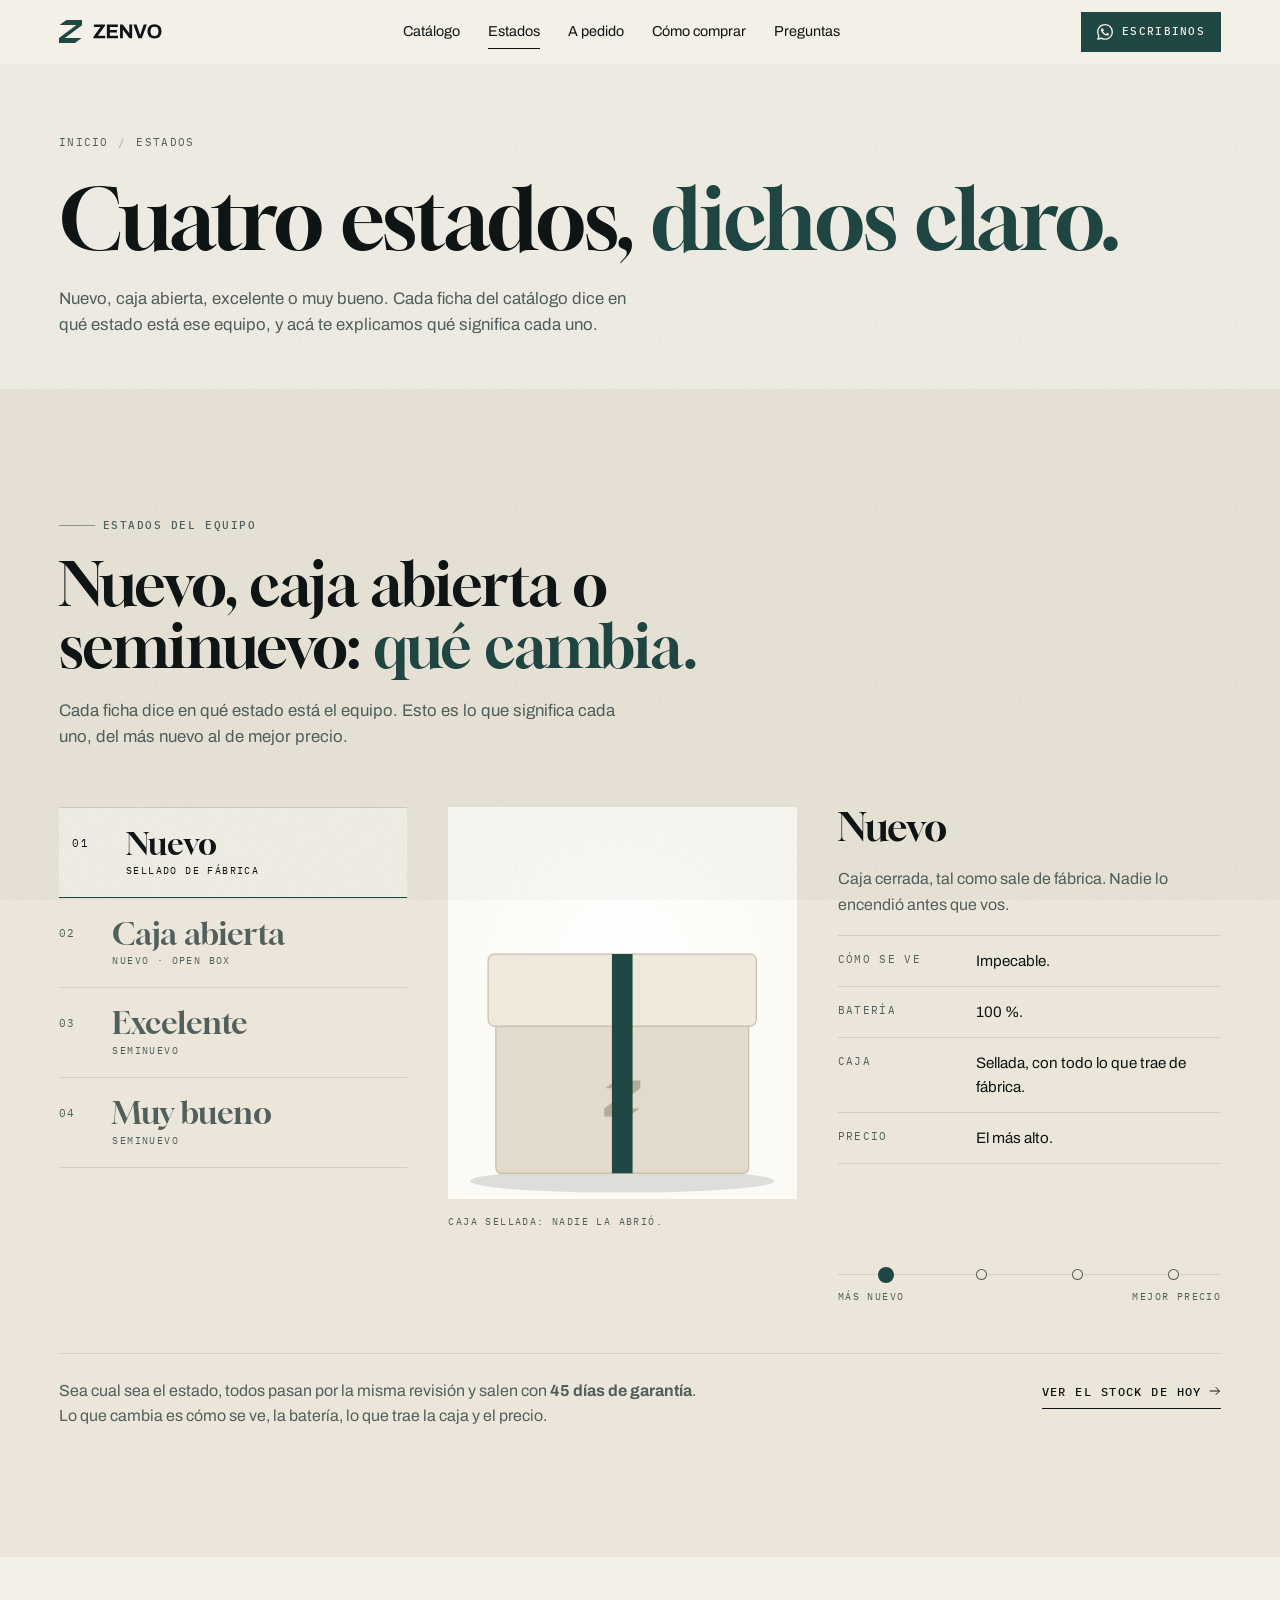
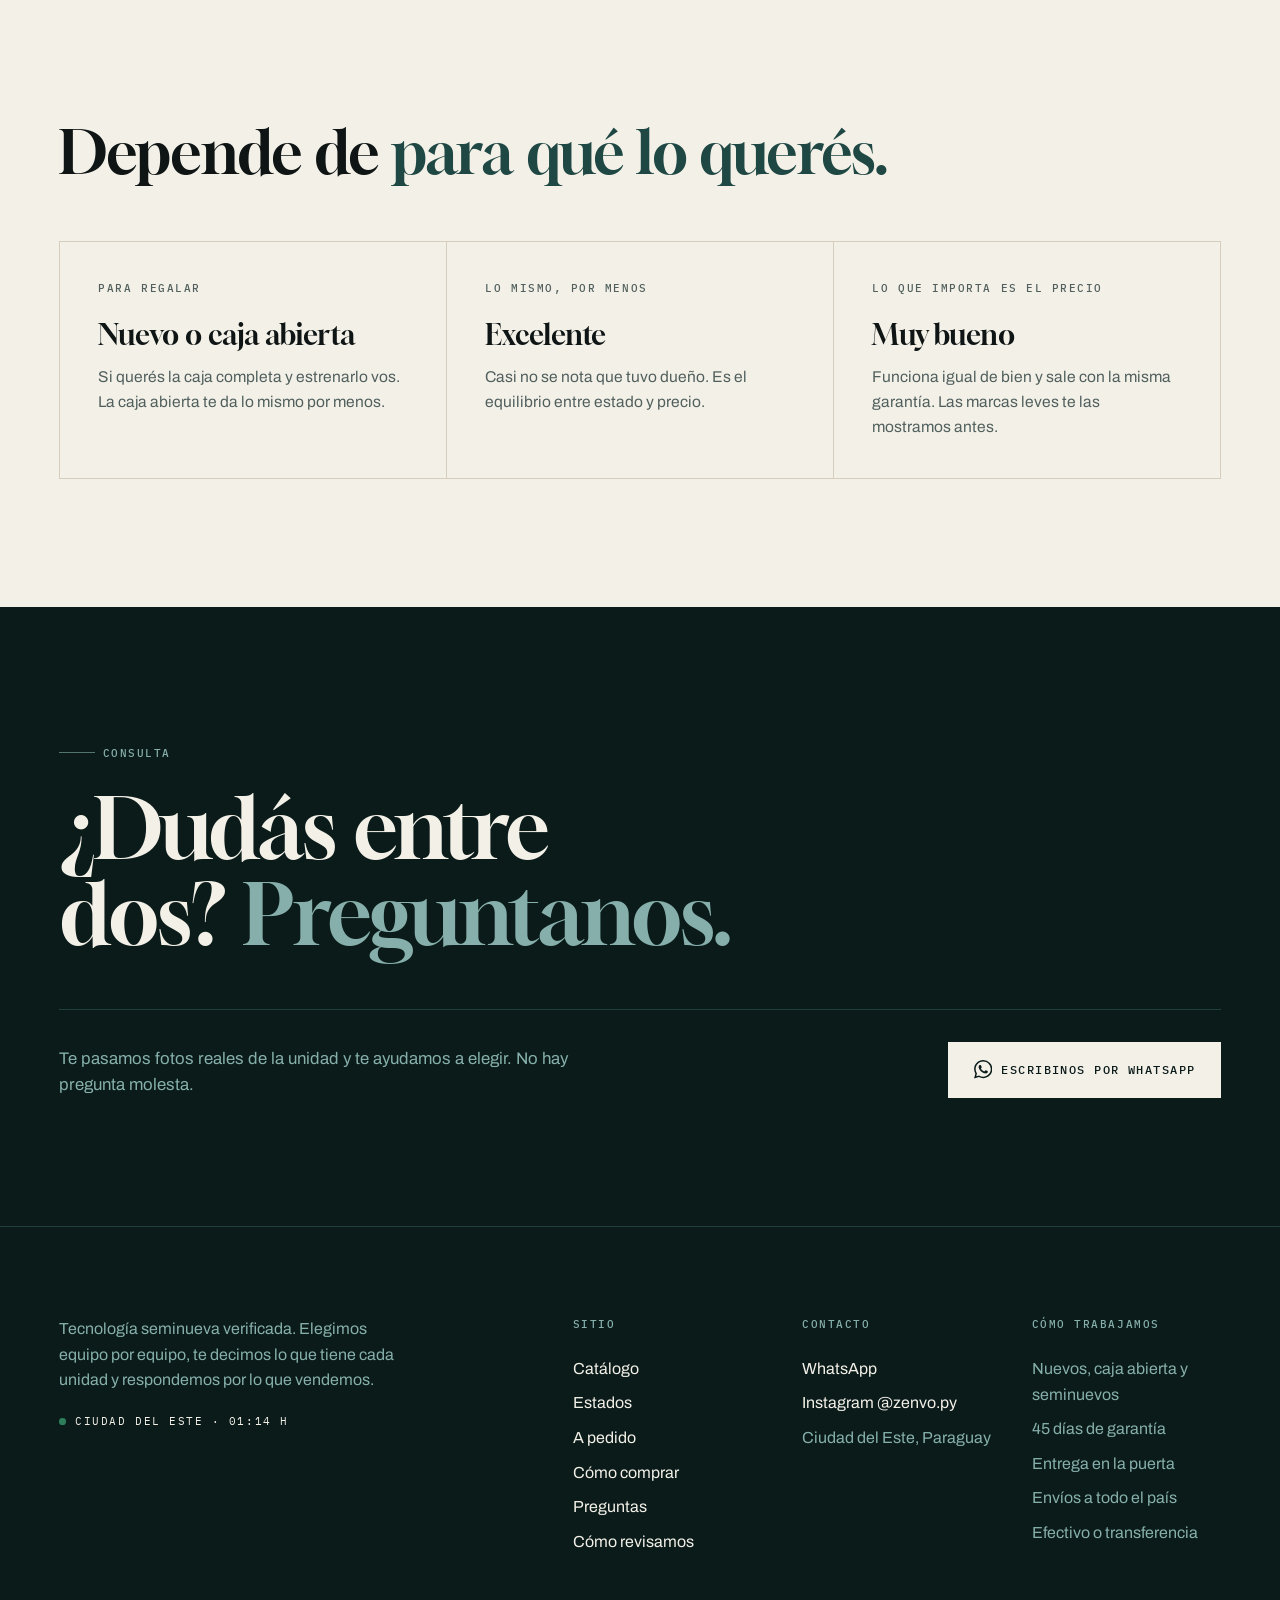
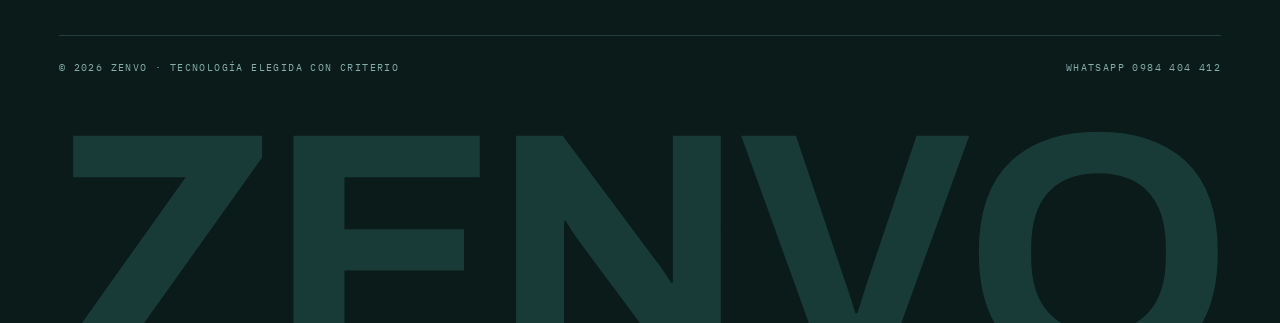
==== estados.html @ 08c0f684 "Sitio web de ZENVO: catálogo con consulta por WhatsApp Catálogo que se lee de una planilla (o de dat" ====
<!doctype html>
<html lang="es-PY">
<head>
<meta charset="utf-8">
<meta name="viewport" content="width=device-width, initial-scale=1">
<title>Nuevo, caja abierta o seminuevo: qué significa cada estado | ZENVO</title>
<meta name="description" content="Qué cambia entre un equipo nuevo, caja abierta (open box), seminuevo excelente y muy bueno: cómo se ve, la batería, lo que trae la caja y el precio.">
<meta name="theme-color" content="#F3F0E8">
<meta name="format-detection" content="telephone=no">
<link rel="icon" href="assets/img/favicon.svg" type="image/svg+xml">
<link rel="apple-touch-icon" href="assets/img/apple-touch-icon.png">
<meta property="og:type" content="website">
<meta property="og:site_name" content="ZENVO">
<meta property="og:locale" content="es_PY">
<meta property="og:title" content="Nuevo, caja abierta o seminuevo: qué significa cada estado | ZENVO">
<meta property="og:description" content="Qué cambia entre un equipo nuevo, caja abierta (open box), seminuevo excelente y muy bueno: cómo se ve, la batería, lo que trae la caja y el precio.">
<meta property="og:image" content="assets/img/og/zenvo-og.jpg">
<meta name="twitter:card" content="summary_large_image">
<link rel="preconnect" href="https://fonts.googleapis.com">
<link rel="preconnect" href="https://fonts.gstatic.com" crossorigin>
<link href="https://fonts.googleapis.com/css2?family=Archivo:wght@400;500;600&family=Gloock&family=IBM+Plex+Mono:wght@400;500&display=swap" rel="stylesheet">
<link rel="stylesheet" href="assets/css/zenvo.css">
<script>(function(h){h.classList.add("js");try{if(!sessionStorage.getItem("zenvo:telon")){sessionStorage.setItem("zenvo:telon","1");h.classList.add("con-telon")}}catch(e){}})(document.documentElement)</script>
</head>
<body data-pagina="estados">
<a class="saltar" href="#contenido">Saltar al contenido</a>
<main id="contenido">
<section class="encabezado contenedor">
  <nav class="migas" aria-label="Estás en"><a href="index.html">Inicio</a><span aria-hidden="true">/</span><span>Estados</span></nav>
  <h1 class="titular" data-titulo>Cuatro estados, <em>dichos claro.</em></h1>
  <p class="bajada" data-aparece>Nuevo, caja abierta, excelente o muy bueno. Cada ficha del catálogo dice en qué estado está ese equipo, y acá te explicamos qué significa cada uno.</p>
</section>
<section class="seccion arena estados" id="estados" data-estados data-nivel="0">
  <div class="contenedor">
    <div class="cabeza">
      <div class="cabeza__texto">
        <span class="rotulo rotulo--linea" data-aparece>Estados del equipo</span>
        <h2 class="titulo" data-titulo>Nuevo, caja abierta o seminuevo: <em>qué cambia.</em></h2>
        <p class="bajada" data-aparece>Cada ficha dice en qué estado está el equipo. Esto es lo que significa cada uno, del más nuevo al de mejor precio.</p>
      </div>
    </div>
    <div class="estados__grilla" data-aparece>
      <div class="estados__lista" role="tablist" aria-label="Estados del equipo"><button class="estado-tab" type="button" role="tab" id="tab-nuevo" aria-controls="panel-nuevo" aria-selected="true" data-pie="Caja sellada: nadie la abrió."><span class="n">01</span><span class="nom">Nuevo</span><small>Sellado de fábrica</small></button><button class="estado-tab" type="button" role="tab" id="tab-caja-abierta" aria-controls="panel-caja-abierta" aria-selected="false" data-pie="Se abrió la caja; el equipo casi no se usó."><span class="n">02</span><span class="nom">Caja abierta</span><small>Nuevo · open box</small></button><button class="estado-tab" type="button" role="tab" id="tab-excelente" aria-controls="panel-excelente" aria-selected="false" data-pie="Una marca muy leve, y te la mostramos."><span class="n">03</span><span class="nom">Excelente</span><small>Seminuevo</small></button><button class="estado-tab" type="button" role="tab" id="tab-muy-bueno" aria-controls="panel-muy-bueno" aria-selected="false" data-pie="Marcas leves: te las señalamos en las fotos."><span class="n">04</span><span class="nom">Muy bueno</span><small>Seminuevo</small></button></div>
      <div class="estados__escena">
        <div class="estados__marco"><svg class="ilu" viewBox="28 46 264 304" aria-hidden="true">
  <defs><linearGradient id="ilu-g" x1="0" y1="0" x2="1" y2="1"><stop offset="0" stop-color="#2D5A55"/><stop offset="1" stop-color="#0A1B1A"/></linearGradient></defs>
  <ellipse class="ilu-sombra" cx="160" cy="336" rx="118" ry="9"/>
  <g class="ilu-caja"><rect class="ilu-caja-fondo" x="62" y="176" width="196" height="154" rx="4"/></g>
  <g class="ilu-tel">
    <rect class="ilu-cuerpo" x="112" y="92" width="96" height="206" rx="18"/>
    <rect class="ilu-pantalla" x="118" y="98" width="84" height="194" rx="13"/>
    <circle class="ilu-cam" cx="160" cy="111" r="3.2"/>
    <path class="ilu-reflejo" d="M124 128 L156 104 L166 104 L128 136Z"/>
    <g class="ilu-marca m1"><path d="M113 150 l3 9"/><circle cx="114.5" cy="154.5" r="16"/></g>
    <g class="ilu-marca m2"><path d="M204 246 l3 -7 M202 253 l3 -6"/><circle cx="204" cy="248" r="16"/></g>
    <g class="ilu-marca m3"><path d="M143 291 l10 4 M156 292 l6 1"/><circle cx="153" cy="292" r="16"/></g>
  </g>
  <g class="ilu-caja"><rect class="ilu-caja-frente" x="62" y="214" width="196" height="116" rx="4"/>
    <path class="ilu-caja-logo" transform="translate(146 258) scale(.14)" d="M5.07 44H150L0 156v44h136l58.93-44H50L200 44V0H64L5.07 44Z"/></g>
  <g class="ilu-tapa"><rect x="56" y="160" width="208" height="56" rx="5"/></g>
  <rect class="ilu-sello" x="152" y="160" width="16" height="170"/>
</svg></div>
        <p class="estados__pie" aria-live="polite">Caja sellada: nadie la abrió.</p>
      </div>
      <div>
        <div class="estados__detalle"><div class="estado-panel is-activo" role="tabpanel" id="panel-nuevo" aria-labelledby="tab-nuevo"><h3 id="nuevo">Nuevo</h3><p>Caja cerrada, tal como sale de fábrica. Nadie lo encendió antes que vos.</p><dl><div><dt>Cómo se ve</dt><dd>Impecable.</dd></div><div><dt>Batería</dt><dd>100 %.</dd></div><div><dt>Caja</dt><dd>Sellada, con todo lo que trae de fábrica.</dd></div><div><dt>Precio</dt><dd>El más alto.</dd></div></dl></div><div class="estado-panel" role="tabpanel" id="panel-caja-abierta" aria-labelledby="tab-caja-abierta"><h3 id="caja-abierta">Caja abierta</h3><p>Es un equipo nuevo cuya caja ya se abrió: una devolución o una unidad de exhibición. Lo revisamos igual que todo lo demás.</p><dl><div><dt>Cómo se ve</dt><dd>Impecable o con detalles casi invisibles. Si hay alguno, te lo decimos antes.</dd></div><div><dt>Batería</dt><dd>Al 100 % o muy cerca: te pasamos el dato.</dd></div><div><dt>Caja</dt><dd>Puede faltar algún accesorio o el plástico. Lo aclara cada ficha.</dd></div><div><dt>Precio</dt><dd>Menos que el nuevo.</dd></div></dl></div><div class="estado-panel" role="tabpanel" id="panel-excelente" aria-labelledby="tab-excelente"><h3 id="excelente">Excelente</h3><p>Tuvo un dueño anterior y casi no se nota. Si tiene alguna marca muy leve, te la mostramos en fotos.</p><dl><div><dt>Cómo se ve</dt><dd>Sin marcas a simple vista. De cerca, alguna muy leve.</dd></div><div><dt>Batería</dt><dd>Te pasamos el porcentaje exacto y los ciclos.</dd></div><div><dt>Caja</dt><dd>Según la unidad: lo dice cada ficha.</dd></div><div><dt>Precio</dt><dd>Bastante menos que el nuevo.</dd></div></dl></div><div class="estado-panel" role="tabpanel" id="panel-muy-bueno" aria-labelledby="tab-muy-bueno"><h3 id="muy-bueno">Muy bueno</h3><p>Uso normal y cuidado. Tiene marcas leves de uso, que te mostramos en fotos antes de que decidas.</p><dl><div><dt>Cómo se ve</dt><dd>Marcas leves de uso, visibles de cerca.</dd></div><div><dt>Batería</dt><dd>Te pasamos el porcentaje exacto y los ciclos.</dd></div><div><dt>Caja</dt><dd>Según la unidad: lo dice cada ficha.</dd></div><div><dt>Precio</dt><dd>El más conveniente.</dd></div></dl></div></div>
        <div class="escala" aria-hidden="true">
          <div class="escala__linea"><i></i><i></i><i></i><i></i><span class="escala__marca"></span></div>
          <div class="escala__txt"><span>Más nuevo</span><span>Mejor precio</span></div>
        </div>
      </div>
    </div>
    <div class="estados__nota" data-aparece>
      <p>Sea cual sea el estado, todos pasan por la misma revisión y salen con <strong>45 días de garantía</strong>. Lo que cambia es cómo se ve, la batería, lo que trae la caja y el precio.</p>
      <a class="enlace" href="catalogo.html">Ver el stock de hoy <svg class="flecha" viewBox="0 0 16 16" fill="none" stroke="currentColor" stroke-width="1.3" aria-hidden="true"><path d="M1 8h13M9 3l5 5-5 5"/></svg></a>
    </div>
  </div>
</section>
<section class="seccion">
  <div class="contenedor">
    <div class="cabeza"><div class="cabeza__texto">
      <span class="rotulo rotulo--linea" data-aparece>Cuál te conviene</span>
      <h2 class="titulo" data-titulo>Depende de <em>para qué lo querés.</em></h2>
    </div></div>
    <div class="trio" data-aparece>
      <div><span class="rotulo">Para regalar</span><h3>Nuevo o caja abierta</h3><p>Si querés la caja completa y estrenarlo vos. La caja abierta te da lo mismo por menos.</p></div>
      <div><span class="rotulo">Lo mismo, por menos</span><h3>Excelente</h3><p>Casi no se nota que tuvo dueño. Es el equilibrio entre estado y precio.</p></div>
      <div><span class="rotulo">Lo que importa es el precio</span><h3>Muy bueno</h3><p>Funciona igual de bien y sale con la misma garantía. Las marcas leves te las mostramos antes.</p></div>
    </div>
  </div>
</section>
<section class="seccion oscuro cierre">
  <div class="contenedor">
    <span class="rotulo rotulo--linea" data-aparece>Consulta</span>
    <h2 class="titular" data-titulo style="margin-top:1.5rem">¿Dudás entre dos? <em>Preguntanos.</em></h2>
    <div class="cierre__fila" data-aparece>
      <p class="bajada">Te pasamos fotos reales de la unidad y te ayudamos a elegir. No hay pregunta molesta.</p>
      <a class="btn btn--claro" data-wa="Hola ZENVO, quiero que me ayuden a elegir entre dos estados de un equipo." href="https://wa.me/message/NHKRSJO43PKEA1" target="_blank" rel="noopener"><svg viewBox="0 0 24 24" fill="currentColor" aria-hidden="true"><path d="M17.472 14.382c-.297-.149-1.758-.867-2.03-.967-.273-.099-.471-.148-.67.15-.197.297-.767.966-.94 1.164-.173.199-.347.223-.644.075-.297-.15-1.255-.463-2.39-1.475-.883-.788-1.48-1.761-1.653-2.059-.173-.297-.018-.458.13-.606.134-.133.298-.347.446-.52.149-.174.198-.298.298-.497.099-.198.05-.371-.025-.52-.075-.149-.669-1.612-.916-2.207-.242-.579-.487-.5-.669-.51-.173-.008-.371-.01-.57-.01-.198 0-.52.074-.792.372-.272.297-1.04 1.016-1.04 2.479 0 1.462 1.065 2.875 1.213 3.074.149.198 2.096 3.2 5.077 4.487.709.306 1.262.489 1.694.625.712.227 1.36.195 1.871.118.571-.085 1.758-.719 2.006-1.413.248-.694.248-1.289.173-1.413-.074-.124-.272-.198-.57-.347m-5.421 7.403h-.004a9.87 9.87 0 01-5.031-1.378l-.361-.214-3.741.982.998-3.648-.235-.374a9.86 9.86 0 01-1.51-5.26c.001-5.45 4.436-9.884 9.888-9.884 2.64 0 5.122 1.03 6.988 2.898a9.825 9.825 0 012.893 6.994c-.003 5.45-4.437 9.884-9.885 9.884m8.413-18.297A11.815 11.815 0 0012.05 0C5.495 0 .16 5.335.157 11.892c0 2.096.547 4.142 1.588 5.945L.057 24l6.305-1.654a11.882 11.882 0 005.683 1.448h.005c6.554 0 11.89-5.335 11.893-11.893a11.821 11.821 0 00-3.48-8.413z"/></svg>Escribinos por WhatsApp</a>
    </div>
  </div>
</section>
</main>
<script src="assets/js/config.js"></script>
<script src="assets/js/zenvo.js" defer onerror="document.documentElement.classList.remove('js')"></script>
</body>
</html>
---- assets/css/zenvo.css ----
/* =========================================================
   ZENVO — diseño del sitio · "Ficha abierta"
   Idea: el sitio es el archivo de revisión de ZENVO, abierto.
   · Cada foto se muestra entera, apoyada sobre el color de ESE equipo.
   · La portada es el índice del stock del día.
   · La revisión de 22 puntos se recorre con el scroll.
   · El comprobante se imprime en pantalla.
   Petróleo y marfil. Gloock (títulos y precios), Archivo (texto),
   IBM Plex Mono (datos).
   Índice: 1 Tokens · 2 Base · 3 Tipografía · 4 Botones · 5 Cabecera
   6 Portada · 7 Cinta · 8 Piezas · 9 Revisión · 10 Comprobante y chat
   11 Secciones · 12 Catálogo · 13 Producto · 14 Páginas de texto
   15 Pie · 16 Movimiento · 17 Adaptación
   ========================================================= */

/* ---------- 1. Tokens ---------- */
@property --campo { syntax: "<color>"; inherits: true; initial-value: #E2DBCB; }
@property --tinta { syntax: "<color>"; inherits: true; initial-value: #24332F; }

:root {
  --noche: #0A1B1A;
  --petroleo: #1F4743;
  --p300: #86AFAB;
  --salvia: #C8DAD4;
  --arena: #E2DBCB;
  --marfil: #F3F0E8;
  --ink: #0E1514;
  --papel: #FBFAF5;

  --humo: #51605D;
  --hilo: #D5CEBD;
  --hilo-osc: #21403D;
  --ok: #2E7D5B;

  --f-titulo: "Gloock", "Iowan Old Style", Georgia, serif;
  --f-texto: "Archivo", system-ui, -apple-system, "Segoe UI", sans-serif;
  --f-mono: "IBM Plex Mono", ui-monospace, "SFMono-Regular", Menlo, monospace;

  --marco: clamp(1.25rem, 4.6vw, 4.5rem);
  --ancho: 1520px;
  --aire: clamp(4.5rem, 10vw, 9rem);
  --cab: 64px;
  --muelle: 0px;

  --sale: cubic-bezier(.16, 1, .3, 1);
  --entra: cubic-bezier(.65, 0, .35, 1);

  --bg: var(--marfil);
  --fg: var(--ink);
  --fg2: var(--humo);
  --linea: var(--hilo);
  --acento: var(--petroleo);
}
.oscuro {
  --bg: var(--noche); --fg: var(--marfil); --fg2: var(--p300); --linea: var(--hilo-osc); --acento: var(--salvia);
  background: var(--bg); color: var(--fg);
}
.arena { --bg: #EBE6D9; background: var(--bg); }

/* ---------- 2. Base ---------- */
*, *::before, *::after { box-sizing: border-box; }
html { -webkit-text-size-adjust: 100%; scroll-padding-top: calc(var(--cab) + 1rem); }
body {
  margin: 0; background: var(--marfil); color: var(--ink);
  font-family: var(--f-texto); font-size: 1rem; line-height: 1.6;
  -webkit-font-smoothing: antialiased; text-rendering: optimizeLegibility;
  overflow-x: clip; padding-bottom: var(--muelle);
}
/* grano de papel: saca el aspecto plano de pantalla */
body::after {
  content: ""; position: fixed; inset: 0; z-index: 80; pointer-events: none; opacity: .055; mix-blend-mode: multiply;
  background-image: url("data:image/svg+xml,%3Csvg xmlns='http://www.w3.org/2000/svg' width='180' height='180'%3E%3Cfilter id='g'%3E%3CfeTurbulence type='fractalNoise' baseFrequency='.85' numOctaves='2' stitchTiles='stitch'/%3E%3CfeColorMatrix values='0 0 0 0 0  0 0 0 0 0  0 0 0 0 0  0 0 0 1.1 -.15'/%3E%3C/filter%3E%3Crect width='100%25' height='100%25' filter='url(%23g)'/%3E%3C/svg%3E");
}
img, svg, video { display: block; max-width: 100%; }
img { height: auto; }
a { color: inherit; text-decoration: none; }
button { font: inherit; color: inherit; background: none; border: 0; padding: 0; cursor: pointer; }
input, select { font: inherit; color: inherit; }
ul, ol { margin: 0; padding: 0; list-style: none; }
h1, h2, h3, h4, p, figure, dl, dd { margin: 0; }
::selection { background: var(--petroleo); color: var(--marfil); }
:focus-visible { outline: 2px solid var(--acento); outline-offset: 3px; }
[hidden] { display: none !important; }

.contenedor { width: 100%; max-width: var(--ancho); margin-inline: auto; padding-inline: var(--marco); }
.seccion { padding-block: var(--aire); position: relative; }
.seccion--corta { padding-block: calc(var(--aire) * .6); }
main { display: block; padding-top: var(--cab); }
.solo-lector { position: absolute; width: 1px; height: 1px; overflow: hidden; clip-path: inset(50%); white-space: nowrap; }
.saltar { position: absolute; left: 1rem; top: -4rem; z-index: 300; background: var(--ink); color: var(--marfil); padding: .75rem 1rem; transition: top .2s; }
.saltar:focus { top: 1rem; }

/* ---------- 3. Tipografía ---------- */
.rotulo {
  font-family: var(--f-mono); font-size: .6875rem; font-weight: 500; letter-spacing: .14em; text-transform: uppercase;
  color: var(--fg2); display: inline-flex; align-items: center; gap: .7em; line-height: 1.5;
}
.rotulo--linea::before { content: ""; width: 2.25rem; height: 1px; background: currentColor; opacity: .6; flex: none; }
.rotulo b { font-weight: 500; color: var(--fg); }

.titular, .titulo, .subtitulo { font-family: var(--f-titulo); font-weight: 400; letter-spacing: -.014em; text-wrap: balance; }
.titular { font-size: clamp(2.7rem, 6.6vw, 6.5rem); line-height: 1.02; }
.titulo { font-size: clamp(2.1rem, 4.6vw, 4.25rem); line-height: 1.05; }
.subtitulo { font-size: clamp(1.55rem, 2.5vw, 2.25rem); line-height: 1.14; }
.titular em, .titulo em, .subtitulo em { font-style: normal; color: var(--acento); }
.oscuro .titular em, .oscuro .titulo em { color: var(--p300); }

.bajada { font-size: clamp(1.05rem, 1.3vw, 1.2rem); line-height: 1.55; color: var(--fg2); max-width: 34em; }
.texto { color: var(--fg2); max-width: 38em; }
.texto + .texto { margin-top: 1em; }
.texto strong, .bajada strong { color: var(--fg); font-weight: 600; }

.enlace {
  display: inline-flex; align-items: center; gap: .6em; position: relative; padding-block: .5rem; color: var(--fg);
  font-family: var(--f-mono); font-size: .75rem; font-weight: 500; letter-spacing: .12em; text-transform: uppercase; white-space: nowrap;
}
.enlace::after { content: ""; position: absolute; left: 0; right: 0; bottom: 0; height: 1px; background: currentColor; transform-origin: right; transition: transform .5s var(--sale); }
.enlace:hover::after { transform: scaleX(0); transform-origin: left; }
.flecha { width: 1em; height: 1em; flex: none; transition: transform .5s var(--sale); }
.enlace:hover .flecha, .btn:hover .flecha { transform: translateX(.3em); }

/* ---------- 4. Botones ---------- */
.btn {
  --btn-bg: var(--petroleo); --btn-fg: var(--marfil);
  position: relative; isolation: isolate; overflow: hidden;
  display: inline-flex; align-items: center; justify-content: center; gap: .75em;
  min-height: 3.5rem; padding: .9rem 1.6rem; background: var(--btn-bg); color: var(--btn-fg);
  font-family: var(--f-mono); font-size: .75rem; font-weight: 500; letter-spacing: .12em; text-transform: uppercase;
  text-align: center; line-height: 1.3; transition: color .45s var(--sale);
}
.btn::before { content: ""; position: absolute; inset: 0; z-index: -1; background: var(--noche); transform: translateY(101%); transition: transform .55s var(--sale); }
.btn:hover::before { transform: translateY(0); }
.btn svg { width: 1.15rem; height: 1.15rem; flex: none; }
.btn--claro { --btn-bg: var(--marfil); --btn-fg: var(--noche); }
.btn--claro::before { background: var(--salvia); }
.btn--ancho { width: 100%; }
.acciones { display: flex; flex-wrap: wrap; align-items: center; gap: 1rem 1.75rem; }

/* ---------- 5. Cabecera, menú y muelle ---------- */
.cab { position: fixed; inset: 0 0 auto 0; z-index: 100; height: var(--cab); display: flex; align-items: center; background: var(--marfil); border-bottom: 1px solid transparent; transition: border-color .4s; }
.cab.is-baja { border-bottom-color: var(--hilo); }
.cab__fila { display: flex; align-items: center; justify-content: space-between; gap: 1.5rem; width: 100%; }
.cab__marca { display: inline-flex; align-items: center; gap: .7rem; color: var(--ink); }
.cab__marca .mono { width: 1.45rem; height: 1.45rem; color: var(--petroleo); transition: transform .8s var(--sale); }
.cab__marca:hover .mono { transform: rotate(180deg); }
.cab__marca .palabra { height: .92rem; width: auto; }
.cab__nav { display: flex; align-items: center; gap: clamp(1rem, 2.2vw, 2.25rem); }
.cab__nav a { font-size: .9rem; position: relative; padding-block: .4rem; white-space: nowrap; }
.cab__nav a::after { content: ""; position: absolute; left: 0; right: 0; bottom: 0; height: 1px; background: currentColor; transform: scaleX(0); transform-origin: right; transition: transform .5s var(--sale); }
.cab__nav a:hover::after, .cab__nav a[aria-current="page"]::after { transform: scaleX(1); transform-origin: left; }
.cab__lado { display: flex; align-items: center; gap: 1rem; }
.cab__wa { display: inline-flex; align-items: center; gap: .55rem; min-height: 2.5rem; padding: .5rem 1rem; background: var(--petroleo); color: var(--marfil); font-family: var(--f-mono); font-size: .6875rem; font-weight: 500; letter-spacing: .12em; text-transform: uppercase; transition: background .3s; }
.cab__wa:hover { background: var(--noche); }
.cab__wa svg { width: 1rem; height: 1rem; }
.cab__menu { display: none; width: 2.75rem; height: 2.75rem; align-items: center; justify-content: center; margin-right: -.5rem; }
.cab__menu i { display: block; width: 1.4rem; height: 1px; background: var(--ink); position: relative; }
.cab__menu i::before, .cab__menu i::after { content: ""; position: absolute; left: 0; width: 100%; height: 1px; background: var(--ink); }
.cab__menu i::before { transform: translateY(-6px); }
.cab__menu i::after { transform: translateY(6px); }

.menu { position: fixed; inset: 0; z-index: 200; background: var(--noche); color: var(--marfil); display: flex; flex-direction: column; padding: 0 var(--marco) 2rem; clip-path: inset(0 0 100% 0); visibility: hidden; transition: clip-path .8s var(--entra), visibility 0s .8s; }
.menu.is-abierto { clip-path: inset(0); visibility: visible; transition: clip-path .8s var(--entra), visibility 0s; }
.menu__arriba { height: var(--cab); display: flex; align-items: center; justify-content: space-between; flex: none; }
.menu__arriba .palabra { height: .92rem; width: auto; color: var(--marfil); }
.menu__cerrar { font-family: var(--f-mono); font-size: .6875rem; letter-spacing: .14em; text-transform: uppercase; padding: 1rem 0 1rem 1rem; color: var(--p300); }
.menu__nav { flex: 1; display: flex; flex-direction: column; justify-content: center; gap: .2rem; padding-block: 1.5rem; }
.menu__nav a { font-family: var(--f-titulo); font-size: clamp(2.1rem, 9.5vw, 3.5rem); line-height: 1.18; display: flex; align-items: baseline; gap: 1rem; overflow: hidden; }
.menu__nav a small { font-family: var(--f-mono); font-size: .6875rem; letter-spacing: .14em; color: var(--p300); }
.menu__nav a span { display: block; transform: translateY(115%); transition: transform .9s var(--sale); }
.menu.is-abierto .menu__nav a span { transform: none; }
.menu.is-abierto .menu__nav a:nth-child(2) span { transition-delay: .06s; }
.menu.is-abierto .menu__nav a:nth-child(3) span { transition-delay: .12s; }
.menu.is-abierto .menu__nav a:nth-child(4) span { transition-delay: .18s; }
.menu.is-abierto .menu__nav a:nth-child(5) span { transition-delay: .24s; }
.menu.is-abierto .menu__nav a:nth-child(6) span { transition-delay: .3s; }
.menu__pie { display: grid; gap: 1rem; flex: none; }
.menu__pie p { font-family: var(--f-mono); font-size: .6875rem; letter-spacing: .12em; text-transform: uppercase; color: var(--p300); }

/* Muelle: barra fija de WhatsApp en el celular. Es una barra entera, no un botón flotando sobre el texto. */
.muelle { display: none; }

/* ---------- 6. Portada: el índice del stock ---------- */
.portada { position: relative; background: var(--campo); color: var(--ink); overflow: clip; transition: --campo 1.2s var(--sale), --tinta 1.2s var(--sale); --linea: color-mix(in srgb, var(--tinta) 22%, transparent); --fg2: color-mix(in srgb, var(--tinta) 78%, var(--ink)); }
.portada::before { content: ""; position: absolute; inset: 0; pointer-events: none; background: radial-gradient(80% 62% at 74% 30%, rgba(255, 255, 255, .6), transparent 64%), radial-gradient(60% 50% at 0% 100%, color-mix(in srgb, var(--tinta) 12%, transparent), transparent 70%); }
.portada__grilla { position: relative; z-index: 2; display: grid; grid-template-columns: minmax(0, 1.12fr) minmax(0, 1fr); gap: clamp(2rem, 5vw, 6rem); align-items: start; padding-block: clamp(1.75rem, 3.4vw, 3rem) 0; }
.portada__texto { display: grid; gap: clamp(1.25rem, 2.2vw, 2rem); align-content: start; }
.portada__cabeza { display: grid; gap: clamp(1.1rem, 2vw, 1.75rem); }
.portada .titular { font-size: clamp(2.6rem, 5.6vw, 5.6rem); }
.portada .titular em { color: var(--tinta); }

.indice { border-top: 1px solid var(--linea); margin-top: .5rem; }
.indice__fila { position: relative; display: grid; grid-template-columns: 2.4rem minmax(0, 1fr) auto 1rem; gap: .25rem 1rem; align-items: baseline; padding: .78rem 0; border-bottom: 1px solid var(--linea); transition: padding .6s var(--sale), background .4s; }
.indice__fila .n { font-family: var(--f-mono); font-size: .6875rem; letter-spacing: .12em; color: var(--fg2); }
.indice__fila .nom { font-size: 1.0625rem; font-weight: 500; line-height: 1.25; }
.indice__fila .nom small { display: block; font-size: .875rem; font-weight: 400; color: var(--fg2); margin-top: .1rem; }
.indice__fila .pre { font-family: var(--f-titulo); font-size: 1.3rem; line-height: 1.1; white-space: nowrap; text-align: right; }
.indice__fila .pre small { display: block; font-family: var(--f-mono); font-size: .5625rem; letter-spacing: .14em; text-transform: uppercase; color: var(--fg2); }
.indice__fila .flecha { align-self: center; opacity: 0; transform: translateX(-.4rem); transition: opacity .4s, transform .5s var(--sale); }
.indice__fila.is-activa { padding-left: .9rem; padding-right: .5rem; background: color-mix(in srgb, #fff 34%, transparent); }
.indice__fila.is-activa .flecha { opacity: 1; transform: none; }
.indice__fila::after { content: ""; position: absolute; left: 0; bottom: -1px; height: 1px; width: 100%; background: var(--tinta); transform: scaleX(0); transform-origin: left; }
.indice__fila.is-activa::after { animation: avance var(--giro, 5.2s) linear forwards; }
.portada.is-pausa .indice__fila.is-activa::after { animation-play-state: paused; }
@keyframes avance { to { transform: scaleX(1); } }
.indice__mas { display: flex; justify-content: space-between; align-items: center; gap: 1rem; padding-top: 1.1rem; flex-wrap: wrap; }

.escena { position: relative; justify-self: end; width: min(100%, calc(min(66svh, 660px) * .8)); z-index: 3; margin-bottom: clamp(-7.5rem, -8vw, -3.5rem); }
.escena__marco { position: relative; display: block; aspect-ratio: 4 / 5; overflow: hidden; background: var(--tinta); box-shadow: 0 50px 90px -50px color-mix(in srgb, var(--tinta) 85%, transparent); }
.escena__marco img { position: absolute; inset: 0; width: 100%; height: 100%; object-fit: cover; opacity: 0; clip-path: inset(0 0 100% 0); transform: scale(1.08); transition: clip-path 1.1s var(--entra), transform 1.6s var(--sale), opacity 0s 1.1s; }
.escena__marco img.es-ancha { object-fit: contain; background: var(--campo); }
.escena__marco img.is-activa { opacity: 1; clip-path: inset(0); transform: none; z-index: 2; transition: clip-path 1.1s var(--entra), transform 1.6s var(--sale), opacity 0s; }
.escena__marco img.is-sale { opacity: 1; clip-path: inset(0); z-index: 1; }
.escena__scan { position: absolute; left: 0; right: 0; top: 0; height: 28%; z-index: 4; pointer-events: none; opacity: 0; background: linear-gradient(to bottom, transparent, color-mix(in srgb, #fff 26%, transparent) 92%, #fff 92%, #fff 93%, transparent 93%); }
.escena.is-escaneo .escena__scan { animation: escaneo 1.5s var(--entra) .25s both; }
@keyframes escaneo { 0% { opacity: 0; transform: translateY(-100%); } 12% { opacity: 1; } 88% { opacity: 1; } 100% { opacity: 0; transform: translateY(360%); } }
/* arriba de la foto: el número de ficha y la escala de estado (nunca pisa el equipo) */
.escena__arriba { display: flex; justify-content: space-between; align-items: center; gap: 1rem; padding-bottom: .7rem; font-family: var(--f-mono); font-size: .625rem; font-weight: 500; letter-spacing: .14em; text-transform: uppercase; color: var(--fg2); white-space: nowrap; }
.control { display: inline-flex; align-items: center; gap: .55rem; }
.control__escala { position: relative; display: grid; grid-template-columns: repeat(4, 1.35rem); gap: 3px; }
.control__escala i { height: .5rem; box-shadow: inset 0 0 0 1px color-mix(in srgb, var(--tinta) 45%, transparent); }
.control__marca { position: absolute; left: 0; top: -2px; height: calc(.5rem + 4px); width: 1.35rem; background: var(--tinta); transform: translateX(calc(var(--nivel, 0) * (1.35rem + 3px))); transition: transform .9s var(--sale); }
.control__txt { display: inline-block; min-width: 6.6rem; color: var(--ink); }
.control__txt.is-cambio { animation: sube-txt .6s var(--sale) both; }
@keyframes sube-txt { from { opacity: 0; transform: translateY(.5rem); } }

/* la palabra gigante va en su propia franja: la foto la tapa apenas, y nunca queda debajo de un texto */
.portada__franja { position: relative; z-index: 1; overflow: hidden; height: clamp(6.2rem, 19.5vw, 20rem); margin-top: clamp(1rem, 2vw, 2rem); }
.portada__palabra { position: absolute; left: calc(var(--marco) - .05em); bottom: -.2em; font-family: var(--f-titulo); font-size: min(clamp(8.5rem, 27vw, 28rem), calc(150vw / var(--letras, 5))); line-height: 1; letter-spacing: -.035em; white-space: nowrap; color: color-mix(in srgb, var(--tinta) 13%, var(--campo)); user-select: none; }
.portada__palabra span { display: inline-block; }
.portada__palabra.is-cambio span { animation: palabra 1.2s var(--sale) both; }
@keyframes palabra { from { transform: translateY(62%); opacity: 0; } to { transform: none; opacity: 1; } }
.portada--vacia .escena, .portada--vacia .indice { display: none; }
.portada--vacia .portada__grilla { grid-template-columns: minmax(0, 1fr); }

/* ---------- 7. Cinta ---------- */
.cinta { overflow: hidden; padding-block: clamp(1.1rem, 2vw, 1.75rem); border-bottom: 1px solid var(--linea); background: var(--bg); }
.cinta__riel { display: flex; width: max-content; animation: cinta 52s linear infinite; }
.cinta:hover .cinta__riel { animation-play-state: paused; }
.cinta__grupo { display: flex; flex: none; align-items: center; transform: skewX(var(--sesgo, 0deg)); transition: transform .5s var(--sale); }
.cinta__grupo span { font-family: var(--f-titulo); font-size: clamp(1.9rem, 4vw, 3.6rem); line-height: 1.15; letter-spacing: -.012em; white-space: nowrap; padding-inline: clamp(1rem, 2vw, 2rem); }
.cinta__grupo span:nth-of-type(even) { color: transparent; -webkit-text-stroke: 1px var(--petroleo); }
.cinta__grupo svg { width: clamp(.9rem, 1.6vw, 1.4rem); height: auto; color: var(--petroleo); flex: none; }
@keyframes cinta { to { transform: translateX(-50%); } }

/* ---------- 8. Piezas: cada equipo, entero, sobre su color ---------- */
.mosaico { display: grid; grid-template-columns: repeat(12, minmax(0, 1fr)); gap: clamp(.75rem, 1.2vw, 1.25rem); }
.grilla { display: grid; grid-template-columns: repeat(3, minmax(0, 1fr)); gap: clamp(.75rem, 1.2vw, 1.25rem); }
.grilla--4 { grid-template-columns: repeat(4, minmax(0, 1fr)); }
.grilla > .pieza { grid-column: auto; }

.pieza { --campo: var(--arena); --tinta: #2B3A36; position: relative; display: grid; grid-template-rows: auto minmax(0, 1fr) auto; grid-column: span var(--col, 4); height: clamp(25rem, 35vw, 33rem); padding: clamp(.95rem, 1.3vw, 1.35rem); background: var(--campo); color: var(--ink); overflow: hidden; isolation: isolate; }
.pieza::before { content: ""; position: absolute; inset: 0; z-index: -1; background: radial-gradient(75% 60% at 50% 38%, rgba(255, 255, 255, .62), transparent 70%); }
.pieza__arriba { display: flex; justify-content: space-between; align-items: center; gap: .75rem; font-family: var(--f-mono); font-size: .625rem; font-weight: 500; letter-spacing: .14em; text-transform: uppercase; color: color-mix(in srgb, var(--tinta) 82%, var(--ink)); min-height: 1.5rem; }
.pieza__foto { position: relative; min-height: 0; }
.pieza__foto img { position: absolute; inset: 7% 9% 9%; width: 82%; height: 84%; object-fit: contain; filter: drop-shadow(0 22px 22px color-mix(in srgb, var(--tinta) 42%, transparent)); transition: transform 1.1s var(--sale); }
.pieza__foto.is-blanco img { mix-blend-mode: multiply; filter: none; inset: 5% 8% 7%; width: 84%; height: 88%; }
.pieza:hover .pieza__foto img { transform: scale(1.045) rotate(-1.2deg); }
.pieza__sinfoto { position: absolute; inset: 0; display: grid; place-items: center; align-content: center; gap: 1rem; color: color-mix(in srgb, var(--tinta) 70%, transparent); }
.pieza__sinfoto svg { width: 24%; opacity: .35; }
.pieza__sinfoto span { font-family: var(--f-mono); font-size: .625rem; letter-spacing: .14em; text-transform: uppercase; }
.pieza__pie { display: grid; gap: .15rem; }
.pieza__nombre { font-family: var(--f-texto); font-size: 1.0625rem; font-weight: 500; line-height: 1.25; }
.pieza__detalle { font-size: .875rem; line-height: 1.35; color: color-mix(in srgb, var(--tinta) 80%, var(--ink)); }
.pieza__precio { font-family: var(--f-titulo); font-size: 1.45rem; line-height: 1.15; margin-top: .4rem; display: flex; flex-wrap: wrap; align-items: baseline; gap: .1rem .6rem; }
.pieza__precio small { font-family: var(--f-mono); font-size: .5625rem; letter-spacing: .14em; text-transform: uppercase; color: color-mix(in srgb, var(--tinta) 80%, var(--ink)); }
.pieza__precio s { font-family: var(--f-texto); font-size: .8125rem; color: color-mix(in srgb, var(--tinta) 75%, var(--ink)); text-decoration-thickness: 1px; }
.pieza__consulta { font-family: var(--f-mono); font-size: .6875rem; font-weight: 500; letter-spacing: .12em; text-transform: uppercase; margin-top: .65rem; display: inline-flex; align-items: center; justify-self: start; gap: .5rem; }
.pieza__etiqueta { background: var(--ink); color: var(--marfil); padding: .3rem .55rem; letter-spacing: .12em; white-space: nowrap; }
/* línea de escaneo al pasar el cursor: el gesto de "revisado" */
.pieza__scan { position: absolute; left: 0; right: 0; top: 0; height: 1px; background: var(--tinta); opacity: 0; pointer-events: none; box-shadow: 0 0 0 1px color-mix(in srgb, #fff 55%, transparent); }
.pieza:hover .pieza__scan { animation: barrido 1.15s var(--entra) both; }
@keyframes barrido { 0% { opacity: 0; top: 0; } 10% { opacity: .9; } 90% { opacity: .9; } 100% { opacity: 0; top: 100%; } }

.pieza--ancha { grid-template-rows: auto minmax(0, 1fr); grid-template-columns: minmax(0, 1.05fr) minmax(0, 1fr); column-gap: clamp(1rem, 2vw, 2rem); height: clamp(27rem, 38vw, 36rem); }
.pieza--ancha .pieza__arriba { grid-column: 1 / -1; }
.pieza--ancha .pieza__pie { align-self: end; padding-bottom: .4rem; gap: .35rem; }
.pieza--ancha .pieza__nombre { font-family: var(--f-titulo); font-weight: 400; font-size: clamp(1.9rem, 3.2vw, 3.1rem); line-height: 1.06; letter-spacing: -.014em; text-wrap: balance; }
.pieza--ancha .pieza__detalle { font-size: 1rem; }
.pieza--ancha .pieza__precio { font-size: clamp(1.6rem, 2.3vw, 2.1rem); margin-top: .9rem; }
.pieza__ver { display: none; }
.pieza--ancha .pieza__ver { display: inline-flex; justify-self: start; margin-top: 1.25rem; }
.mosaico .pieza--par { height: clamp(27rem, 38vw, 36rem); }

.pieza--vendido { --campo: #E7E2D6; }
.pieza--vendido .pieza__foto img { filter: grayscale(1) drop-shadow(0 18px 18px rgba(14, 21, 20, .28)); opacity: .86; }
.pieza--vendido:hover .pieza__foto img { filter: drop-shadow(0 18px 18px rgba(14, 21, 20, .28)); opacity: 1; }
.pieza--baja { height: clamp(20rem, 27vw, 25rem); }

.pieza--texto { background: var(--noche); color: var(--marfil); grid-template-rows: auto 1fr auto; --campo: var(--noche); }
.pieza--texto::before { display: none; }
.pieza--texto .pieza__arriba { color: var(--p300); }
.pieza--texto h3 { font-family: var(--f-titulo); font-weight: 400; font-size: clamp(1.8rem, 2.8vw, 2.7rem); line-height: 1.08; align-self: center; text-wrap: balance; max-width: 12em; }
.pieza--texto h3 em { font-style: normal; color: var(--p300); }
.pieza--texto .enlace { justify-self: start; }

.estado { display: inline-flex; align-items: center; gap: .5rem; font-family: var(--f-mono); font-size: .625rem; font-weight: 500; letter-spacing: .14em; text-transform: uppercase; white-space: nowrap; }
.estado::before { content: ""; width: .42rem; height: .42rem; border-radius: 50%; background: currentColor; flex: none; }
.estado--disponible::before { background: var(--ok); animation: pulso 2.4s ease-out infinite; }
.estado--pedido::before { background: transparent; box-shadow: inset 0 0 0 1px currentColor; }
.estado--vendido::before { background: transparent; box-shadow: inset 0 0 0 1px currentColor; opacity: .6; }
@keyframes pulso { 0% { box-shadow: 0 0 0 0 color-mix(in srgb, var(--ok) 55%, transparent); } 70%, 100% { box-shadow: 0 0 0 .45rem transparent; } }

.esqueleto { background: linear-gradient(100deg, #EAE5D8 40%, #F1EDE2 50%, #EAE5D8 60%) 0 0 / 220% 100%; animation: brillo 1.4s linear infinite; }
@keyframes brillo { to { background-position: -220% 0; } }
.vacio { grid-column: 1 / -1; border: 1px solid var(--linea); padding: clamp(2rem, 5vw, 4rem); display: grid; gap: 1.25rem; justify-items: start; }
.vacio .subtitulo { max-width: 16em; }

.riel { display: flex; gap: clamp(.75rem, 1.2vw, 1.25rem); overflow-x: auto; scroll-snap-type: x proximity; scroll-padding-inline: var(--marco); padding-inline: var(--marco); margin-inline: calc(var(--marco) * -1); scrollbar-width: none; cursor: grab; }
.riel::-webkit-scrollbar { display: none; }
.riel.is-arrastrando { cursor: grabbing; scroll-snap-type: none; }
.riel.is-arrastrando a { pointer-events: none; }
.riel > .pieza { flex: 0 0 clamp(16rem, 24vw, 21.5rem); scroll-snap-align: start; height: clamp(23rem, 31vw, 28rem); }

/* ---------- 9. La revisión: 22 puntos que se recorren ---------- */
.manifiesto__cita { font-family: var(--f-titulo); font-size: clamp(2.3rem, 5.6vw, 5.4rem); line-height: 1.05; letter-spacing: -.014em; text-wrap: balance; max-width: 15em; }
.manifiesto__cita em { font-style: normal; color: var(--p300); }

.revision__grilla { display: grid; grid-template-columns: minmax(0, 5fr) minmax(0, 7fr); gap: clamp(2rem, 6vw, 6rem); align-items: start; }
.revision__lado { display: grid; gap: 1.25rem; align-content: start; }
.revision__num { font-family: var(--f-titulo); font-size: clamp(7rem, 21vw, 19rem); line-height: .86; letter-spacing: -.04em; color: var(--p300); display: flex; align-items: baseline; gap: .12em; font-variant-numeric: tabular-nums; }
.revision__num small { font-family: var(--f-mono); font-size: .875rem; letter-spacing: .14em; color: var(--p300); opacity: .8; }
.revision__area { font-family: var(--f-titulo); font-size: clamp(1.6rem, 2.6vw, 2.4rem); line-height: 1.15; min-height: 1.2em; }
.revision__regla { display: grid; grid-template-columns: repeat(22, 1fr); gap: 3px; max-width: 26rem; }
.revision__regla i { height: 1.4rem; background: var(--hilo-osc); transform-origin: bottom; transform: scaleY(.45); transition: transform .5s var(--sale), background .3s; }
.revision__regla i.is-hecho { background: var(--p300); transform: scaleY(.7); }
.revision__regla i.is-activo { background: var(--marfil); transform: scaleY(1); }
.revision__lista { position: relative; }
.revision:not(.is-recorrido) { padding-bottom: var(--aire); }
.revision__lista li { display: grid; grid-template-columns: 2.75rem minmax(0, 1fr) 1.25rem; gap: 1rem; align-items: baseline; padding-block: 1.05rem; border-bottom: 1px solid var(--hilo-osc); font-size: 1.0625rem; line-height: 1.4; transition: opacity .5s, padding .6s var(--sale); }
.revision__lista .n { font-family: var(--f-mono); font-size: .6875rem; letter-spacing: .14em; color: var(--p300); }
.revision__lista .t i { display: block; font-style: normal; font-family: var(--f-mono); font-size: .625rem; letter-spacing: .14em; text-transform: uppercase; color: var(--p300); margin-bottom: .2rem; }
.revision__lista .v { width: .7rem; height: .38rem; border: solid var(--p300); border-width: 0 0 1.5px 1.5px; transform: rotate(-45deg) scale(0); transition: transform .45s var(--sale); align-self: center; }
/* modo recorrido: lo activa el JS, salvo con "reducir movimiento" */
.revision.is-recorrido { height: calc(100svh + 22 * 9svh); }
.revision.is-recorrido .revision__fija { position: sticky; top: var(--cab); height: calc(100svh - var(--cab) - var(--muelle)); display: grid; align-items: center; overflow: hidden; }
.revision.is-recorrido .revision__grilla { align-items: center; }
.revision.is-recorrido .revision__ventana { height: min(66svh, 34rem); overflow: hidden; -webkit-mask: linear-gradient(to bottom, transparent, #000 22%, #000 78%, transparent); mask: linear-gradient(to bottom, transparent, #000 22%, #000 78%, transparent); }
.revision.is-recorrido .revision__lista { transition: transform .7s var(--sale); will-change: transform; }
.revision.is-recorrido .revision__lista li { opacity: .28; }
.revision.is-recorrido .revision__lista li.is-hecho { opacity: .55; }
.revision.is-recorrido .revision__lista li.is-hecho .v { transform: rotate(-45deg) scale(1); }
.revision.is-recorrido .revision__lista li.is-activo { opacity: 1; padding-left: .75rem; }

/* ---------- 10. Comprobante, sello y chat ---------- */
.comprobante { position: relative; width: min(100%, 23rem); justify-self: center; transform: rotate(-2.2deg); filter: drop-shadow(0 34px 34px rgba(10, 27, 26, .22)); }
.comprobante__papel { background: var(--papel); color: var(--ink); padding: 1.6rem 1.4rem 2.4rem; font-family: var(--f-mono); font-size: .75rem; line-height: 1.5; -webkit-mask: conic-gradient(from -45deg at bottom, #0000, #000 1deg 89deg, #0000 90deg) 50% 100% / .9rem 100%; mask: conic-gradient(from -45deg at bottom, #0000, #000 1deg 89deg, #0000 90deg) 50% 100% / .9rem 100%; }
.comprobante__cab { display: flex; justify-content: space-between; align-items: center; gap: 1rem; padding-bottom: 1rem; margin-bottom: 1rem; border-bottom: 1px dashed var(--hilo); letter-spacing: .12em; text-transform: uppercase; font-size: .625rem; color: var(--humo); }
.comprobante__cab svg { height: .8rem; width: auto; color: var(--ink); }
.comprobante dl div { display: flex; align-items: baseline; gap: .5rem; padding-block: .3rem; }
.comprobante dt { color: var(--humo); text-transform: uppercase; letter-spacing: .1em; font-size: .625rem; white-space: nowrap; }
.comprobante dl div::before { content: ""; order: 1; flex: 1; border-bottom: 1px dotted var(--hilo); transform: translateY(-.2rem); min-width: 1rem; }
.comprobante dd { order: 2; text-align: right; }
.comprobante__total { display: flex; justify-content: space-between; align-items: baseline; gap: 1rem; margin-top: 1rem; padding-top: 1rem; border-top: 1px dashed var(--hilo); text-transform: uppercase; letter-spacing: .1em; font-size: .625rem; color: var(--humo); }
.comprobante__total b { font-family: var(--f-titulo); font-weight: 400; font-size: 1.9rem; letter-spacing: -.01em; color: var(--ink); text-transform: none; line-height: 1.1; }
.comprobante__nota { margin-top: 1rem; font-size: .625rem; letter-spacing: .08em; color: var(--humo); text-transform: uppercase; }
.js .comprobante[data-aparece] { opacity: 1; transform: rotate(-2.2deg); }
.js .comprobante[data-aparece] .comprobante__papel { clip-path: inset(0 0 100% 0); }
.js .comprobante[data-aparece].is-visto .comprobante__papel { animation: imprime 1.7s steps(14, end) .15s both; }
@keyframes imprime { from { clip-path: inset(0 0 100% 0); } to { clip-path: inset(0); } }
/* el sello va al lado del papel, apoyado en la mesa: nunca encima de un dato */
.sello { position: absolute; left: calc(100% + .9rem); bottom: 3.2rem; width: 7.2rem; height: 7.2rem; color: var(--petroleo); transform: rotate(12deg); }
.sello__giro { transform-origin: 50% 50%; animation: giro 26s linear infinite; }
.sello text { font-family: var(--f-mono); font-size: 9.2px; letter-spacing: .2em; text-transform: uppercase; fill: currentColor; }
.sello .centro { font-family: var(--f-titulo); font-size: 25px; letter-spacing: -.02em; }
@keyframes giro { to { transform: rotate(360deg); } }

.chat { display: grid; gap: .7rem; align-content: start; max-width: 30rem; width: 100%; }
.chat__cab { display: flex; align-items: center; gap: .75rem; padding-bottom: 1rem; margin-bottom: .4rem; border-bottom: 1px solid var(--linea); }
.chat__cab .mono { width: 2.4rem; height: 2.4rem; padding: .62rem; background: var(--noche); color: var(--salvia); border-radius: 50%; }
.chat__cab p { font-weight: 500; line-height: 1.25; }
.chat__cab small { display: block; font-family: var(--f-mono); font-size: .625rem; letter-spacing: .12em; text-transform: uppercase; color: var(--fg2); font-weight: 400; }
.burbuja { max-width: 86%; padding: .8rem 1rem; font-size: .975rem; line-height: 1.45; background: var(--papel); border: 1px solid var(--hilo); border-radius: 1.1rem 1.1rem 1.1rem .25rem; justify-self: start; }
.burbuja--tu { background: var(--petroleo); color: var(--marfil); border-color: var(--petroleo); border-radius: 1.1rem 1.1rem .25rem 1.1rem; justify-self: end; }
.js .chat .burbuja { opacity: 0; transform: translateY(.9rem) scale(.97); transform-origin: bottom left; transition: opacity .5s, transform .7s var(--sale); transition-delay: calc(var(--k) * .75s + .2s); }
.js .chat .burbuja--tu { transform-origin: bottom right; }
.js .chat.is-visto .burbuja { opacity: 1; transform: none; }

/* ---------- 11. Secciones ---------- */
.cabeza { display: grid; grid-template-columns: minmax(0, 1fr) auto; gap: 1.5rem 3rem; align-items: end; margin-bottom: clamp(2.25rem, 4.5vw, 4rem); }
.cabeza__texto { display: grid; gap: 1.25rem; }
.dos { display: grid; grid-template-columns: minmax(0, 5fr) minmax(0, 7fr); gap: clamp(2.5rem, 6vw, 6.5rem); align-items: start; }
.dos--pareja { grid-template-columns: minmax(0, 1fr) minmax(0, 1fr); align-items: center; }
.pila { display: grid; gap: 1.5rem; align-content: start; }
.fija { position: sticky; top: calc(var(--cab) + 2rem); }

.pasos { display: grid; grid-template-columns: repeat(3, minmax(0, 1fr)); border-top: 1px solid var(--linea); }
.paso { padding: 2rem 2rem 2.25rem 0; border-right: 1px solid var(--linea); display: grid; gap: .9rem; align-content: start; }
.paso + .paso { padding-left: 2rem; }
.paso:last-child { border-right: 0; padding-right: 0; }
.paso__n { font-family: var(--f-titulo); font-size: clamp(2.8rem, 5vw, 4.25rem); line-height: 1.05; color: var(--acento); }
.paso h3 { font-family: var(--f-titulo); font-weight: 400; font-size: clamp(1.4rem, 2vw, 1.75rem); line-height: 1.15; }
.paso p { color: var(--fg2); font-size: .975rem; }
.pasos--lista { grid-template-columns: minmax(0, 1fr); }
.pasos--lista .paso, .pasos--lista .paso + .paso { grid-template-columns: 4.5rem minmax(0, 1fr); column-gap: 1.25rem; row-gap: .4rem; padding: 1.6rem 0; border-right: 0; border-bottom: 1px solid var(--linea); }
.pasos--lista .paso__n { grid-row: span 2; font-size: clamp(2.4rem, 3.4vw, 3.2rem); }

.trio { display: grid; grid-template-columns: repeat(3, minmax(0, 1fr)); gap: 1px; background: var(--linea); border: 1px solid var(--linea); }
.trio > * { background: var(--bg); padding: clamp(1.75rem, 3vw, 2.75rem); display: grid; gap: .9rem; align-content: start; }
.trio h3 { font-family: var(--f-titulo); font-weight: 400; font-size: clamp(1.5rem, 2.2vw, 1.9rem); line-height: 1.12; }
.trio p { color: var(--fg2); font-size: .975rem; }
.trio .rotulo { margin-bottom: .5rem; }

/* el viaje de un pedido */
.viaje { position: relative; display: grid; grid-template-columns: repeat(4, minmax(0, 1fr)); gap: 1.5rem; padding-top: 2.4rem; }
.viaje::before, .viaje::after { content: ""; position: absolute; left: 0; top: .55rem; height: 1px; width: 100%; background: var(--linea); }
.viaje::after { background: var(--petroleo); transform: scaleX(0); transform-origin: left; transition: transform 2.4s var(--entra) .2s; }
.viaje.is-visto::after { transform: scaleX(1); }
.viaje li { position: relative; display: grid; gap: .45rem; align-content: start; padding-right: .5rem; }
.viaje li::before { content: ""; position: absolute; left: 0; top: -2.2rem; width: .7rem; height: .7rem; border-radius: 50%; background: var(--bg); box-shadow: inset 0 0 0 1px var(--petroleo); transition: background .4s; transition-delay: calc(var(--k) * .72s + .3s); z-index: 1; }
.viaje.is-visto li::before { background: var(--petroleo); }
.viaje b { font-family: var(--f-mono); font-size: .6875rem; font-weight: 500; letter-spacing: .14em; text-transform: uppercase; color: var(--fg2); }
.viaje h3 { font-family: var(--f-titulo); font-weight: 400; font-size: clamp(1.3rem, 1.9vw, 1.65rem); line-height: 1.15; }
.viaje p { color: var(--fg2); font-size: .95rem; }

.entregados { overflow: hidden; }
.entregados__riel { display: flex; width: max-content; animation: cinta 64s linear infinite; }
.entregados:hover .entregados__riel { animation-play-state: paused; }
.entregados__grupo { display: flex; flex: none; gap: .75rem; padding-right: .75rem; }
.entregado { width: clamp(9.5rem, 15vw, 13rem); flex: none; display: grid; gap: .65rem; }
.entregado__foto { aspect-ratio: 4 / 5; overflow: hidden; background: #E7E2D6; }
.entregado__foto img { width: 100%; height: 100%; object-fit: cover; filter: grayscale(1) contrast(.95); opacity: .85; transition: filter .6s, opacity .6s; }
.entregado:hover img { filter: none; opacity: 1; }
.entregado p { font-size: .85rem; line-height: 1.3; }
.entregado small { font-family: var(--f-mono); font-size: .625rem; letter-spacing: .14em; text-transform: uppercase; color: var(--fg2); display: block; }

.preguntas { border-top: 1px solid var(--linea); }
.pregunta { border-bottom: 1px solid var(--linea); }
.pregunta__q { width: 100%; display: grid; grid-template-columns: minmax(0, 1fr) 1.5rem; gap: 1.5rem; align-items: center; text-align: left; padding-block: 1.4rem; font-family: var(--f-titulo); font-size: clamp(1.2rem, 1.8vw, 1.55rem); line-height: 1.22; }
.pregunta__q i { position: relative; width: 1.1rem; height: 1.1rem; justify-self: end; }
.pregunta__q i::before, .pregunta__q i::after { content: ""; position: absolute; left: 0; top: 50%; width: 100%; height: 1px; background: currentColor; transition: transform .5s var(--sale); }
.pregunta__q i::after { transform: rotate(90deg); }
.pregunta.is-abierta .pregunta__q i::after { transform: rotate(0); }
.pregunta__r { display: grid; grid-template-rows: 0fr; transition: grid-template-rows .6s var(--sale); }
.pregunta.is-abierta .pregunta__r { grid-template-rows: 1fr; }
.pregunta__r > div { overflow: hidden; }
.pregunta__r p { color: var(--fg2); max-width: 44em; padding-bottom: 1rem; }
.pregunta__r p:last-child { padding-bottom: 1.75rem; }

.cierre .titular { max-width: 11em; }
.cierre__fila { display: flex; flex-wrap: wrap; align-items: flex-end; justify-content: space-between; gap: 2.5rem; margin-top: clamp(2rem, 4vw, 3.5rem); padding-top: 2rem; border-top: 1px solid var(--linea); }

/* ---------- 12. Catálogo ---------- */
.encabezado { padding-block: clamp(2.5rem, 5.5vw, 5rem) clamp(2rem, 4vw, 3.5rem); display: grid; gap: 1.5rem; }
.migas { font-family: var(--f-mono); font-size: .6875rem; letter-spacing: .12em; text-transform: uppercase; color: var(--fg2); display: flex; flex-wrap: wrap; gap: .6rem; }
.migas a:hover { color: var(--fg); }
.migas span[aria-hidden] { opacity: .5; }

.filtros { position: sticky; top: var(--cab); z-index: 50; background: var(--marfil); border-block: 1px solid var(--hilo); }
.filtros__fila { display: flex; align-items: center; gap: 1rem 2rem; min-height: 3.75rem; }
.filtros__grupo { display: flex; gap: 1.5rem; overflow-x: auto; scrollbar-width: none; flex: 1; padding-block: .6rem; }
.filtros__grupo::-webkit-scrollbar { display: none; }
.filtro { font-family: var(--f-mono); font-size: .6875rem; font-weight: 500; letter-spacing: .12em; text-transform: uppercase; color: var(--fg2); white-space: nowrap; padding-block: .55rem; position: relative; display: inline-flex; gap: .45rem; transition: color .3s; }
.filtro sup { font-size: .5625rem; opacity: .8; }
.filtro::after { content: ""; position: absolute; left: 0; right: 0; bottom: .2rem; height: 1px; background: var(--ink); transform: scaleX(0); transform-origin: left; transition: transform .5s var(--sale); }
.filtro:hover, .filtro[aria-pressed="true"] { color: var(--ink); }
.filtro[aria-pressed="true"]::after { transform: scaleX(1); }
.filtros__sep { width: 1px; height: 1.25rem; background: var(--hilo); flex: none; align-self: center; }
.buscar { display: flex; align-items: center; gap: .6rem; flex: 0 1 15rem; border-left: 1px solid var(--hilo); padding-left: 1.25rem; min-height: 3.75rem; }
.buscar svg { width: 1rem; height: 1rem; color: var(--humo); flex: none; }
.buscar input { border: 0; background: none; outline: none; width: 100%; font-size: 1rem; min-height: 2.5rem; }
.buscar input::placeholder { color: var(--humo); }
.bloque + .bloque { margin-top: var(--aire); }
.bloque__cabeza { display: flex; justify-content: space-between; align-items: baseline; gap: .75rem 1.5rem; flex-wrap: wrap; padding-bottom: 1.5rem; margin-bottom: 1.5rem; border-bottom: 1px solid var(--linea); }
.bloque__cabeza p { color: var(--fg2); font-size: .95rem; max-width: 34em; }

/* ---------- 13. Producto ---------- */
.pcampo { position: relative; background: var(--campo); overflow: clip; --linea: color-mix(in srgb, var(--tinta) 22%, transparent); --fg2: color-mix(in srgb, var(--tinta) 78%, var(--ink)); }
.pcampo::before { content: ""; position: absolute; inset: 0; pointer-events: none; background: radial-gradient(70% 60% at 30% 34%, rgba(255, 255, 255, .62), transparent 66%); }
.pcampo > .contenedor { position: relative; }   /* sin z-index: así las fotos de estudio se funden con el color del fondo */
.producto { display: grid; grid-template-columns: minmax(0, 7fr) minmax(0, 5fr); gap: clamp(2rem, 5vw, 5.5rem); align-items: start; padding-block: clamp(1.25rem, 2.2vw, 2rem) clamp(2.5rem, 5vw, 4.5rem); }
.galeria { display: grid; gap: .9rem; min-width: 0; }
.galeria__marco { position: relative; height: min(70svh, 44rem); min-height: 22rem; }
.galeria__pista { display: flex; height: 100%; overflow-x: auto; scroll-snap-type: x mandatory; scrollbar-width: none; }
.galeria__pista::-webkit-scrollbar { display: none; }
.galeria__pista figure { flex: 0 0 100%; height: 100%; scroll-snap-align: center; position: relative; }
.galeria__pista img { position: absolute; inset: 3% 6% 6%; width: 88%; height: 91%; object-fit: contain; cursor: zoom-in; filter: drop-shadow(0 34px 30px color-mix(in srgb, var(--tinta) 45%, transparent)); }
.galeria__pista figure.is-blanco img { mix-blend-mode: multiply; filter: none; }
.galeria__nav { position: absolute; top: 50%; width: 2.9rem; height: 2.9rem; display: grid; place-items: center; background: var(--papel); transform: translateY(-50%); transition: background .3s, color .3s; z-index: 2; }
.galeria__nav:hover { background: var(--ink); color: var(--marfil); }
.galeria__nav--ant { left: 0; } .galeria__nav--sig { right: 0; }
.galeria__nav--ant svg { transform: rotate(180deg); }
.galeria__nav svg { width: 1rem; height: 1rem; }
.galeria__abajo { display: flex; align-items: center; justify-content: space-between; gap: 1rem; flex-wrap: wrap; }
.galeria__minis { display: flex; gap: .5rem; flex-wrap: wrap; }
.mini { width: 3.4rem; aspect-ratio: 4 / 5; overflow: hidden; background: color-mix(in srgb, #fff 45%, transparent); opacity: .6; transition: opacity .3s; position: relative; }
.mini::after { content: ""; position: absolute; inset: 0; box-shadow: inset 0 0 0 1px var(--ink); opacity: 0; transition: opacity .3s; }
.mini:hover, .mini[aria-current="true"] { opacity: 1; }
.mini[aria-current="true"]::after { opacity: 1; }
.mini img { width: 100%; height: 100%; object-fit: cover; }
.galeria__credito { font-family: var(--f-mono); font-size: .625rem; letter-spacing: .12em; text-transform: uppercase; color: var(--fg2); }

.info { display: grid; gap: 1.6rem; align-content: start; padding-top: clamp(0rem, 2vw, 2rem); }
.info__arriba { display: grid; gap: 1rem; }
.info__titulo { font-family: var(--f-titulo); font-weight: 400; font-size: clamp(2.3rem, 4.2vw, 4rem); line-height: 1.04; letter-spacing: -.014em; text-wrap: balance; }
.info__detalle { font-size: 1.05rem; color: var(--fg2); }
.info__fila { display: flex; flex-wrap: wrap; align-items: center; gap: .6rem .9rem; }
.chip { font-family: var(--f-mono); font-size: .625rem; font-weight: 500; letter-spacing: .13em; text-transform: uppercase; padding: .4rem .65rem; border: 1px solid var(--linea); white-space: nowrap; }
.chip--lleno { background: var(--ink); color: var(--marfil); border-color: var(--ink); }
.precio { padding-block: 1.4rem; border-block: 1px solid var(--linea); display: grid; gap: .35rem; }
.precio small { font-family: var(--f-mono); font-size: .6875rem; letter-spacing: .14em; text-transform: uppercase; color: var(--fg2); }
.precio__valor { font-family: var(--f-titulo); font-size: clamp(2.2rem, 3.6vw, 3.2rem); line-height: 1.08; display: flex; flex-wrap: wrap; align-items: baseline; gap: .25rem 1rem; }
.precio__valor s { font-family: var(--f-texto); font-size: 1.05rem; color: var(--fg2); text-decoration-thickness: 1px; }
.precio__nota { font-size: .9rem; color: var(--fg2); max-width: 30em; margin-top: .35rem; }
.info__cta { display: grid; gap: .9rem; }
.info__cta .btn { --btn-bg: var(--ink); }
.info__cta .btn::before { background: var(--petroleo); }
.info__cta .mini-nota { font-size: .875rem; color: var(--fg2); }
.compartir { justify-self: start; }
.aviso { border-left: 2px solid var(--petroleo); padding: .2rem 0 .2rem 1rem; color: var(--fg2); font-size: .95rem; }
.h-mono { font-family: var(--f-mono); font-size: .6875rem; font-weight: 500; letter-spacing: .14em; text-transform: uppercase; color: var(--fg2); margin-bottom: .9rem; }
.garantias { display: grid; grid-template-columns: repeat(2, minmax(0, 1fr)); gap: 1px; background: var(--linea); border: 1px solid var(--linea); }
.garantias li { background: var(--marfil); padding: 1.1rem 1.2rem; display: grid; gap: .25rem; }
.garantias b { font-family: var(--f-titulo); font-weight: 400; font-size: 1.35rem; line-height: 1.15; }
.garantias span { font-size: .8125rem; color: var(--fg2); line-height: 1.4; }
.comprobante--ficha { width: min(100%, 26rem); }
.comprobante__lista { margin-top: 1rem; padding-top: 1rem; border-top: 1px dashed var(--hilo); display: grid; gap: .3rem; }
.comprobante__lista li { display: grid; grid-template-columns: 1rem minmax(0, 1fr); gap: .5rem; }
.comprobante__lista li::before { content: ""; width: .5rem; height: .28rem; border: solid var(--ok); border-width: 0 0 1.5px 1.5px; transform: rotate(-45deg); margin-top: .35rem; }
.comprobante__sub { margin-top: 1rem; padding-top: 1rem; border-top: 1px dashed var(--hilo); text-transform: uppercase; letter-spacing: .1em; font-size: .625rem; color: var(--humo); }

.visor { position: fixed; inset: 0; z-index: 400; background: color-mix(in srgb, var(--noche) 96%, transparent); display: grid; place-items: center; padding: 3.5rem 1rem 1rem; opacity: 0; visibility: hidden; transition: opacity .4s, visibility 0s .4s; cursor: zoom-out; }
.visor.is-abierto { opacity: 1; visibility: visible; transition: opacity .4s; }
.visor img { max-width: 100%; max-height: 100%; object-fit: contain; }
.visor button { position: absolute; top: 1rem; right: 1.25rem; color: var(--marfil); font-family: var(--f-mono); font-size: .6875rem; letter-spacing: .14em; text-transform: uppercase; padding: .75rem; }

/* ---------- 14. Páginas de texto ---------- */
.area { display: grid; grid-template-columns: minmax(0, 4fr) minmax(0, 8fr); gap: clamp(1.5rem, 5vw, 5rem); padding-block: clamp(2.5rem, 5vw, 4.5rem); border-top: 1px solid var(--linea); }
.area__lado { display: grid; gap: 1rem; align-content: start; }
.area__lado h2 { font-family: var(--f-titulo); font-weight: 400; font-size: clamp(1.9rem, 3.2vw, 2.9rem); line-height: 1.08; }
.area__lado p { color: var(--fg2); max-width: 24em; }
.puntos { border-top: 1px solid var(--linea); }
.puntos li { display: grid; grid-template-columns: 3rem minmax(0, 1fr); gap: 1rem; padding-block: 1.15rem; border-bottom: 1px solid var(--linea); font-size: 1.05rem; line-height: 1.45; }
.puntos .n { font-family: var(--f-mono); font-size: .6875rem; letter-spacing: .14em; color: var(--fg2); padding-top: .35rem; }
.cifras { display: grid; grid-template-columns: repeat(3, minmax(0, 1fr)); border-top: 1px solid var(--linea); }
.cifras li { padding: 1.75rem 1.5rem 0 0; display: grid; gap: .4rem; }
.cifras b { font-family: var(--f-titulo); font-weight: 400; font-size: clamp(3.5rem, 8vw, 7rem); line-height: 1; letter-spacing: -.02em; font-variant-numeric: tabular-nums; }
.cifras span { font-family: var(--f-mono); font-size: .6875rem; letter-spacing: .14em; text-transform: uppercase; color: var(--fg2); }
.lista-raya { border-top: 1px solid var(--linea); }
.lista-raya li { padding-block: .95rem; border-bottom: 1px solid var(--linea); display: grid; grid-template-columns: 1.5rem minmax(0, 1fr); gap: .75rem; }
.lista-raya li::before { content: "—"; color: var(--fg2); }
.grupo-preguntas + .grupo-preguntas { margin-top: clamp(3rem, 6vw, 5rem); }
.pedido-form { display: grid; gap: 1.1rem; }
.campo { display: grid; gap: .45rem; }
.campo label { font-family: var(--f-mono); font-size: .6875rem; letter-spacing: .14em; text-transform: uppercase; color: var(--fg2); }
.campo input { background: transparent; border: 0; border-bottom: 1px solid var(--fg2); padding: .7rem 0; min-height: 3rem; border-radius: 0; outline: none; font-size: 1.05rem; transition: border-color .3s; width: 100%; }
.campo input:focus { border-bottom-color: var(--fg); }
.campo input::placeholder { color: color-mix(in srgb, var(--fg2) 70%, transparent); }
.campos-2 { display: grid; grid-template-columns: 1fr 1fr; gap: 1.1rem 1.5rem; }

/* ---------- 15. Pie ---------- */
.pie { padding-block: clamp(3.5rem, 7vw, 6rem) 0; border-top: 1px solid var(--hilo-osc); overflow: hidden; }
.pie__grilla { display: grid; grid-template-columns: minmax(0, 5fr) repeat(3, minmax(0, 2fr)); gap: 2.5rem; }
.pie__marca { display: grid; gap: 1.25rem; align-content: start; justify-items: start; }
.pie__marca p { color: var(--p300); max-width: 22em; }
.pie__hora { font-family: var(--f-mono); font-size: .6875rem; letter-spacing: .14em; text-transform: uppercase; color: var(--marfil); display: inline-flex; align-items: center; gap: .6rem; }
.pie__hora::before { content: ""; width: .42rem; height: .42rem; border-radius: 50%; background: var(--ok); animation: pulso 2.4s ease-out infinite; }
.pie h2 { font-family: var(--f-mono); font-size: .6875rem; font-weight: 500; letter-spacing: .14em; text-transform: uppercase; color: var(--p300); margin-bottom: 1.1rem; }
.pie li { padding-block: .28rem; }
.pie li a { transition: color .3s; }
.pie li a:hover { color: var(--p300); }
.pie li.suave { color: var(--p300); }
.pie__base { display: flex; flex-wrap: wrap; justify-content: space-between; gap: .75rem 2rem; margin-top: clamp(3rem, 6vw, 5rem); padding-top: 1.5rem; border-top: 1px solid var(--hilo-osc); font-family: var(--f-mono); font-size: .625rem; letter-spacing: .14em; text-transform: uppercase; color: var(--p300); }
.pie__gigante { display: block; width: 100%; height: auto; color: var(--petroleo); margin-top: clamp(2rem, 4vw, 3.5rem); margin-bottom: -4.6%; opacity: .75; }

.aviso-copia { position: fixed; left: 50%; bottom: calc(var(--muelle) + 1.5rem); z-index: 500; transform: translate(-50%, 1.5rem); background: var(--ink); color: var(--marfil); padding: .85rem 1.2rem; font-size: .9rem; opacity: 0; visibility: hidden; transition: opacity .35s, transform .5s var(--sale), visibility 0s .5s; max-width: calc(100vw - 2rem); text-align: center; }
.aviso-copia.is-visible { opacity: 1; visibility: visible; transform: translate(-50%, 0); transition: opacity .35s, transform .5s var(--sale); }

/* ---------- 16. Movimiento ---------- */
html.con-telon::before, html.con-telon::after { content: ""; position: fixed; z-index: 1000; pointer-events: none; }
html.con-telon::before { inset: 0; background: var(--noche); animation: telon 1s var(--entra) .95s both; }
html.con-telon::after { left: 50%; top: 50%; width: 4.25rem; height: 4.25rem; margin: -2.125rem 0 0 -2.125rem; background: var(--salvia); -webkit-mask: url("../img/marca/zenvo-monogram-marfil.svg") center / contain no-repeat; mask: url("../img/marca/zenvo-monogram-marfil.svg") center / contain no-repeat; animation: telon-z 1.25s var(--sale) both; }
@keyframes telon { to { transform: translateY(-101%); visibility: hidden; } }
@keyframes telon-z { 0% { opacity: 0; transform: scale(.82) rotate(-90deg); } 40% { opacity: 1; transform: none; } 72% { opacity: 1; transform: none; } 100% { opacity: 0; transform: translateY(-1.5rem); visibility: hidden; } }

.js [data-aparece] { opacity: 0; transform: translateY(1.75rem); transition: opacity 1s var(--sale), transform 1.2s var(--sale); transition-delay: var(--d, 0s); }
.js [data-aparece].is-visto { opacity: 1; transform: none; }
/* Las palabras suben desde detrás de una máscara. El relleno evita que se corten acentos y colas de letra. */
.pal { display: inline-block; overflow: hidden; vertical-align: top; padding: .16em .04em .2em; margin: -.16em -.04em -.2em; }
.pal > span { display: inline-block; transform: translateY(125%); transition: transform 1.15s var(--sale); transition-delay: calc(var(--i, 0) * 45ms + var(--d, 0s)); }
.is-visto .pal > span { transform: none; }
.js .pieza[data-aparece] { opacity: 1; transform: none; }
.js .pieza[data-aparece]::after { content: ""; position: absolute; inset: -1px; z-index: 4; background: var(--bg); transform-origin: bottom; transition: transform 1.15s var(--entra); transition-delay: var(--d, 0s); }
.js .pieza[data-aparece].is-visto::after { transform: scaleY(0); }
.js .pieza[data-aparece] .pieza__foto img { transform: scale(1.18); }
.js .pieza[data-aparece].is-visto .pieza__foto img { transform: none; transition: transform 1.8s var(--sale); transition-delay: var(--d, 0s); }
.js .pieza[data-aparece].is-visto:hover .pieza__foto img { transform: scale(1.045) rotate(-1.2deg); transition: transform 1.1s var(--sale); transition-delay: 0s; }

/* Cambio de página: la nueva sube como una hoja y tapa a la anterior. Nunca se ven dos textos encimados. */
@view-transition { navigation: auto; }
::view-transition-old(root) { animation: vt-queda .75s linear both; }
::view-transition-new(root) { animation: vt-hoja .75s var(--entra) both; }
@keyframes vt-queda { to { filter: brightness(.82); } }
@keyframes vt-hoja { from { clip-path: inset(100% 0 0 0); } to { clip-path: inset(0); } }

.cursor { position: fixed; left: 0; top: 0; z-index: 250; width: 4.25rem; height: 4.25rem; margin: -2.125rem 0 0 -2.125rem; border-radius: 50%; background: var(--ink); color: var(--marfil); display: grid; place-items: center; font-family: var(--f-mono); font-size: .5625rem; font-weight: 500; letter-spacing: .14em; text-transform: uppercase; pointer-events: none; transform: translate3d(var(--x, -100px), var(--y, -100px), 0) scale(0); transition: transform .45s var(--sale); }
.cursor.is-activo { transform: translate3d(var(--x), var(--y), 0) scale(1); }

/* barra de avance de lectura, bajo la cabecera */
.progreso { position: fixed; left: 0; right: 0; top: var(--cab); z-index: 99; height: 2px; background: var(--petroleo); transform-origin: left; transform: scaleX(var(--p, 0)); pointer-events: none; }
/* las piezas se inclinan apenas hacia el cursor, y la foto flota en sentido contrario */
.pieza.is-inclina, .js .pieza[data-aparece].is-inclina { transform: perspective(1100px) rotateX(var(--rx, 0deg)) rotateY(var(--ry, 0deg)); transition: transform .2s ease-out; }
.pieza { transition: transform .9s var(--sale); }
.pieza.is-inclina .pieza__foto { transform: translate3d(var(--tx, 0), var(--ty, 0), 0); }
.pieza__foto { transition: transform .9s var(--sale); }
/* botones con imán */
.iman { transition: transform .6s var(--sale); }
/* los rótulos en mono se escriben, como en una ficha */
.js .rotulo--linea[data-aparece] { opacity: 1; transform: none; clip-path: inset(-.2em 100% -.2em 0); transition: clip-path .9s steps(24, end); transition-delay: var(--d, 0s); }
.js .rotulo--linea[data-aparece].is-visto { clip-path: inset(-.2em 0 -.2em 0); }
/* precio que gira como un contador */
.odo { display: inline-flex; align-items: flex-end; }
.odo-c { display: inline-block; height: 1.12em; overflow: hidden; }
.odo-r { display: flex; flex-direction: column; transition: transform 1.5s var(--sale); transition-delay: calc(var(--k) * 55ms + .2s); }
.odo-r span { display: block; height: 1.12em; line-height: 1.12; text-align: center; }
.odo { font-variant-numeric: tabular-nums; }
/* la palabra ZENVO del pie sube letra por letra */
.pie__gigante { overflow: hidden; }
.pie__gigante g { transform-box: fill-box; transform: translateY(105%); transition: transform 1.3s var(--sale); transition-delay: calc(var(--k) * 90ms); }
.pie__gigante.is-visto g { transform: none; }

/* ---------- 16 b. Estados del equipo ---------- */
.estados { --nivel: 0; }
.estados__grilla { display: grid; grid-template-columns: minmax(0, 4fr) minmax(0, 4fr) minmax(0, 4.4fr); gap: clamp(1.5rem, 3.2vw, 3.5rem); align-items: start; }
.estados__lista { border-top: 1px solid var(--linea); }
.estado-tab { position: relative; width: 100%; display: grid; grid-template-columns: 2.6rem minmax(0, 1fr); gap: .15rem .75rem; text-align: left; padding: 1.15rem 0; border-bottom: 1px solid var(--linea); color: var(--fg2); transition: padding .6s var(--sale), color .4s, background .4s; }
.estado-tab .n { font-family: var(--f-mono); font-size: .6875rem; letter-spacing: .14em; padding-top: .55rem; }
.estado-tab .nom { font-family: var(--f-titulo); font-size: clamp(1.6rem, 2.4vw, 2.2rem); line-height: 1.1; }
.estado-tab small { grid-column: 2; font-family: var(--f-mono); font-size: .625rem; letter-spacing: .14em; text-transform: uppercase; }
.estado-tab[aria-selected="true"] { color: var(--ink); padding-left: .85rem; background: color-mix(in srgb, #fff 42%, transparent); }
.estado-tab::after { content: ""; position: absolute; left: 0; bottom: -1px; height: 1px; width: 100%; background: var(--petroleo); transform: scaleX(0); transform-origin: left; }
.estados.is-auto .estado-tab[aria-selected="true"]::after { animation: avance 4.2s linear forwards; }
.estado-tab:hover { color: var(--ink); }

.estados__escena { position: relative; display: grid; gap: .9rem; }
.estados__marco { position: relative; aspect-ratio: 8 / 9; background: var(--papel); overflow: hidden; }
.estados__marco::before { content: ""; position: absolute; inset: 0; background: radial-gradient(70% 60% at 50% 40%, #fff, transparent 70%); }
.estados__pie { font-family: var(--f-mono); font-size: .625rem; letter-spacing: .14em; text-transform: uppercase; color: var(--fg2); min-height: 1.5em; }
.estados__pie.is-cambio { animation: sube-txt .6s var(--sale) both; }

.ilu { position: absolute; inset: 0; width: 100%; height: 100%; overflow: visible; }
.ilu * { transform-box: fill-box; transform-origin: center; transition: transform 1s var(--sale), opacity .6s; }
.ilu-sombra { fill: rgba(14, 21, 20, .12); }
.ilu-caja-fondo { fill: #C9C1AE; }
.ilu-caja-frente { fill: var(--arena); stroke: #C9C1AE; stroke-width: 1; }
.ilu .ilu-caja-logo { fill: #B5AC97; transform-box: view-box; transform-origin: 0 0; }
.ilu-tapa rect { fill: #EFE9DC; stroke: #C9C1AE; stroke-width: 1; }
.ilu-sello { fill: var(--petroleo); transform-origin: top; }
.ilu-cuerpo { fill: var(--ink); }
.ilu-pantalla { fill: url(#ilu-g); }
.ilu-cam { fill: #2A3532; }
.ilu-reflejo { fill: rgba(255, 255, 255, .14); }
.ilu-marca path { stroke: #E9E4D6; stroke-width: 2; stroke-linecap: round; fill: none; }
.ilu-marca circle { fill: color-mix(in srgb, var(--salvia) 22%, transparent); stroke: var(--petroleo); stroke-width: 1.6; stroke-dasharray: 4 3; }
.ilu-marca { opacity: 0; transform: scale(.4); }
.ilu-tel { opacity: 0; transform: translateY(70px); }
/* 1 · caja abierta: la tapa se apoya al costado y el equipo asoma */
.estados[data-nivel="1"] .ilu-tapa { transform: translate(104px, 52px) rotate(84deg); }
.estados[data-nivel="1"] .ilu-sello, .estados[data-nivel="2"] .ilu-sello, .estados[data-nivel="3"] .ilu-sello { transform: scaleY(0); opacity: 0; }
.estados[data-nivel="1"] .ilu-tel { opacity: 1; transform: none; }
/* 2 y 3 · seminuevo: sin caja, el equipo solo, con sus marcas señaladas */
.estados[data-nivel="2"] .ilu-caja, .estados[data-nivel="3"] .ilu-caja,
.estados[data-nivel="2"] .ilu-tapa, .estados[data-nivel="3"] .ilu-tapa { opacity: 0; transform: translateY(60px); }
.estados[data-nivel="2"] .ilu-tel, .estados[data-nivel="3"] .ilu-tel { opacity: 1; transform: translateY(-14px); }
.estados[data-nivel="2"] .ilu-sombra, .estados[data-nivel="3"] .ilu-sombra { transform: scaleX(.6); }
.estados[data-nivel="2"] .m1, .estados[data-nivel="3"] .ilu-marca { opacity: 1; transform: none; transition-delay: .55s; }
.estados[data-nivel="3"] .m2 { transition-delay: .75s; }
.estados[data-nivel="3"] .m3 { transition-delay: .95s; }
.estados[data-nivel="2"] .m1 path { opacity: .55; }

.estados__detalle { display: grid; }
.estado-panel { grid-area: 1 / 1; display: grid; gap: 1.1rem; align-content: start; }
.js .estado-panel { opacity: 0; visibility: hidden; transform: translateY(1rem); transition: opacity .45s, transform .7s var(--sale), visibility 0s .45s; }
.js .estado-panel.is-activo { opacity: 1; visibility: visible; transform: none; transition: opacity .6s .1s, transform .8s var(--sale) .1s, visibility 0s; }
.estado-panel h3 { font-family: var(--f-titulo); font-weight: 400; font-size: clamp(1.9rem, 3vw, 2.7rem); line-height: 1.08; }
.estado-panel > p { color: var(--fg2); }
.estado-panel dl { border-top: 1px solid var(--linea); }
.estado-panel dl div { display: grid; grid-template-columns: minmax(6.5rem, 1fr) minmax(0, 2fr); gap: 1rem; padding-block: .8rem; border-bottom: 1px solid var(--linea); font-size: .95rem; }
.estado-panel dt { font-family: var(--f-mono); font-size: .6875rem; letter-spacing: .12em; text-transform: uppercase; color: var(--fg2); padding-top: .15rem; }
.escala { display: grid; gap: .55rem; margin-top: .4rem; }
.escala__linea { position: relative; display: grid; grid-template-columns: repeat(4, 1fr); height: .7rem; }
.escala__linea::before { content: ""; position: absolute; left: 0; right: 0; top: 50%; height: 1px; background: var(--linea); }
.escala__linea i { position: relative; justify-self: center; width: .7rem; height: .7rem; border-radius: 50%; background: var(--bg); box-shadow: inset 0 0 0 1px var(--fg2); }
.escala__marca { position: absolute; top: -.15rem; left: calc((var(--nivel) + .5) * 25%); width: 1rem; height: 1rem; margin-left: -.5rem; border-radius: 50%; background: var(--petroleo); transition: left .9s var(--sale); }
.escala__txt { display: flex; justify-content: space-between; font-family: var(--f-mono); font-size: .625rem; letter-spacing: .14em; text-transform: uppercase; color: var(--fg2); }
.estados__nota { margin-top: clamp(2rem, 4vw, 3rem); padding-top: 1.25rem; border-top: 1px solid var(--linea); display: flex; flex-wrap: wrap; justify-content: space-between; gap: 1rem 2rem; align-items: baseline; }
.estados__nota p { color: var(--fg2); max-width: 40em; }

/* criterio compacto: las 6 áreas en una fila */
.areas6 { display: grid; grid-template-columns: repeat(6, minmax(0, 1fr)); gap: 1.25rem; margin-top: clamp(2.5rem, 5vw, 4rem); }
.areas6 li { position: relative; display: grid; gap: .4rem; padding-top: 1.1rem; }
.areas6 li::before { content: ""; position: absolute; left: 0; right: 0; top: 0; height: 1px; background: var(--p300); transform: scaleX(0); transform-origin: left; transition: transform 1.2s var(--sale); transition-delay: calc(var(--k) * .12s); }
.areas6.is-visto li::before { transform: scaleX(1); }
.areas6 .n { font-family: var(--f-mono); font-size: .6875rem; letter-spacing: .14em; color: var(--p300); }
.areas6 h3 { font-family: var(--f-titulo); font-weight: 400; font-size: clamp(1.2rem, 1.6vw, 1.45rem); line-height: 1.15; }
.areas6 small { font-family: var(--f-mono); font-size: .625rem; letter-spacing: .14em; text-transform: uppercase; color: var(--p300); }
@media (max-width: 1100px) {
  .estados__grilla { grid-template-columns: minmax(0, 1fr) minmax(0, 1fr); }
  .estados__lista { grid-column: 1 / -1; display: grid; grid-template-columns: repeat(4, minmax(0, 1fr)); border-top: 0; gap: .5rem; }
  .estado-tab { grid-template-columns: minmax(0, 1fr); border-top: 1px solid var(--linea); padding: .9rem .6rem; }
  .estado-tab[aria-selected="true"] { padding-left: .6rem; }
  .estado-tab .n { padding-top: 0; }
  .estado-tab small { grid-column: 1; }
  .areas6 { grid-template-columns: repeat(3, minmax(0, 1fr)); row-gap: 2rem; }
}
@media (max-width: 860px) {
  .estados__grilla { grid-template-columns: minmax(0, 1fr); }
  .estados__lista { grid-template-columns: repeat(2, minmax(0, 1fr)); }
  .estados__marco { aspect-ratio: 1 / 1; max-height: 24rem; width: 100%; }
  .areas6 { grid-template-columns: repeat(2, minmax(0, 1fr)); }
}
@media (max-width: 520px) {
  .estado-tab .nom { font-size: 1.35rem; }
  .estado-panel dl div { grid-template-columns: minmax(0, 1fr); gap: .15rem; }
}

/* ---------- 17. Adaptación ---------- */
@media (max-width: 1100px) {
  .cab__nav { display: none; }
  .cab__menu { display: inline-flex; }
  .grilla--4 { grid-template-columns: repeat(3, minmax(0, 1fr)); }
  .pie__grilla { grid-template-columns: repeat(3, minmax(0, 1fr)); }
  .pie__marca { grid-column: 1 / -1; }
  .mosaico .pieza { --col: 6 !important; }
  .mosaico .pieza--ancha, .mosaico .pieza--texto { --col: 12 !important; }
  /* sin lugar al costado: el sello pasa arriba del papel */
  .comprobante { margin-top: 6.2rem; }
  .sello { left: auto; right: .25rem; bottom: auto; top: -5.9rem; width: 5.6rem; height: 5.6rem; }
}
@media (max-width: 860px) {
  :root { --cab: 58px; --muelle: calc(3.9rem + env(safe-area-inset-bottom)); }
  .portada__grilla, .dos, .dos--pareja, .producto, .area, .revision__grilla { grid-template-columns: minmax(0, 1fr); }
  .portada__grilla { gap: 1.5rem; }
  .portada__texto { display: contents; }
  .portada__cabeza { grid-row: 1; }
  .escena { justify-self: stretch; width: 100%; grid-row: 2; margin-bottom: 0; }
  .portada__franja { margin-top: .25rem; height: clamp(5.5rem, 30vw, 9rem); }
  .indice { grid-row: 4; margin-top: 0; }
  .indice__mas { grid-row: 5; padding-top: 0; padding-bottom: 2.5rem; }
  .cabeza { grid-template-columns: minmax(0, 1fr); align-items: start; }
  .grilla, .grilla--4 { grid-template-columns: repeat(2, minmax(0, 1fr)); }
  .mosaico { grid-template-columns: repeat(2, minmax(0, 1fr)); }
  .mosaico .pieza { grid-column: span 1; }
  .mosaico .pieza--ancha, .mosaico .pieza--texto { grid-column: 1 / -1; }
  .pieza, .mosaico .pieza--par { height: clamp(19rem, 62vw, 27rem); }
  .pieza--ancha { height: auto; min-height: 21rem; grid-template-columns: minmax(0, 1fr) minmax(0, 1.1fr); }
  .pieza--ancha .pieza__foto { min-height: 15rem; }
  .pieza--texto { height: auto; min-height: 15rem; }
  .pieza--baja { height: clamp(16rem, 52vw, 22rem); }
  .riel > .pieza { height: 22rem; }
  .pasos { grid-template-columns: minmax(0, 1fr); }
  .paso, .paso + .paso { padding: 1.75rem 0; border-right: 0; border-bottom: 1px solid var(--linea); }
  .trio { grid-template-columns: minmax(0, 1fr); }
  .fija { position: static; }
  .viaje { grid-template-columns: minmax(0, 1fr); gap: 1.75rem; padding-top: 0; padding-left: 2rem; }
  .viaje::before, .viaje::after { left: .32rem; top: .3rem; width: 1px; height: calc(100% - 1rem); }
  .viaje::after { transform: scaleY(0); transform-origin: top; }
  .viaje.is-visto::after { transform: scaleY(1); }
  .viaje li::before { left: -2rem; top: .3rem; }
  .revision.is-recorrido .revision__fija { align-items: start; padding-top: 1.5rem; }
  .revision.is-recorrido .revision__grilla { gap: 1.25rem; align-items: start; }
  .revision__lado { gap: .75rem; }
  .revision__num { font-size: clamp(5.5rem, 30vw, 9rem); }
  .revision.is-recorrido .revision__ventana { height: min(40svh, 20rem); }
  .producto { padding-top: .5rem; }
  .galeria__marco { height: min(58svh, 30rem); min-height: 19rem; }
  .galeria__nav { display: none; }
  .cierre__fila { align-items: flex-start; flex-direction: column; }
  .pie__grilla { grid-template-columns: repeat(2, minmax(0, 1fr)); }
  .cifras li { padding-right: .75rem; }
  .campos-2 { grid-template-columns: 1fr; }
  .cursor { display: none; }
  .cab__wa span { display: none; }
  .cab__wa { padding: .5rem .7rem; }
  .buscar { flex-basis: 9.5rem; padding-left: .9rem; }
  .muelle { display: flex; align-items: center; justify-content: space-between; gap: 1rem; position: fixed; inset: auto 0 0 0; z-index: 95; height: var(--muelle); padding: .55rem var(--marco) calc(.55rem + env(safe-area-inset-bottom)); background: var(--marfil); border-top: 1px solid var(--hilo); }
  .muelle__txt { font-family: var(--f-titulo); font-size: 1.15rem; line-height: 1.15; min-width: 0; }
  .muelle__txt small { display: block; font-family: var(--f-mono); font-size: .5625rem; letter-spacing: .14em; text-transform: uppercase; color: var(--humo); white-space: nowrap; overflow: hidden; text-overflow: ellipsis; }
  .muelle .btn { min-height: 2.8rem; padding: .6rem 1.1rem; flex: none; }
}
@media (max-width: 520px) {
  .pieza { padding: .8rem; }
  .pieza__nombre { font-size: .95rem; }
  .pieza__detalle { font-size: .8125rem; }
  .pieza__precio { font-size: 1.2rem; }
  .pieza__consulta { font-size: .5625rem; letter-spacing: .1em; }
  .pieza__arriba { font-size: .5625rem; letter-spacing: .1em; }
  .pieza__arriba .estado span { display: none; }
  .pieza--ancha { grid-template-columns: minmax(0, 1fr); grid-template-rows: auto 17rem auto; }
  .pieza--ancha .pieza__nombre { font-size: 2rem; }
  .indice__fila { grid-template-columns: 1.9rem minmax(0, 1fr) auto; }
  .indice__fila .flecha { display: none; }
  .indice__fila .pre { font-size: 1.15rem; }
  .control__txt { min-width: 0; }
  .garantias { grid-template-columns: minmax(0, 1fr); }
  .filtros__fila { flex-wrap: wrap; gap: 0; }
  .filtros__grupo { flex-basis: 100%; }
  .buscar { flex-basis: 100%; border-left: 0; border-top: 1px solid var(--hilo); padding-left: 0; min-height: 3rem; }
  .pie__grilla { grid-template-columns: minmax(0, 1fr); gap: 2rem; }
  .acciones .btn { width: 100%; }
  .burbuja { max-width: 92%; }
}
@media (hover: none) {
  .pieza:hover .pieza__foto img { transform: none; }
  .pieza:hover .pieza__scan { animation: none; }
}
@media (prefers-reduced-motion: reduce) {
  *, *::before, *::after { animation-duration: .001ms !important; animation-iteration-count: 1 !important; transition-duration: .001ms !important; transition-delay: 0s !important; }
  html.con-telon::before, html.con-telon::after { display: none; }
  .js [data-aparece], .pal > span, .js .chat .burbuja { opacity: 1; transform: none; }
  .js .pieza[data-aparece]::after { display: none; }
  .js .comprobante[data-aparece] .comprobante__papel { clip-path: none; }
  .cinta__riel, .entregados__riel { animation: none; }
  .entregados { overflow-x: auto; }
  .escena__marco img.is-activa { clip-path: none; }
  .ilu *, .estado-panel { transition: none !important; }
  .js .rotulo--linea[data-aparece] { clip-path: none; }
  @view-transition { navigation: none; }
}
@media print {
  .cab, .muelle, .menu, .filtros, body::after { display: none !important; }
  main { padding-top: 0; }
}
.chip--enlace { transition: background .3s, color .3s; }
.chip--enlace:hover { background: var(--ink); color: var(--marfil); border-color: var(--ink); }
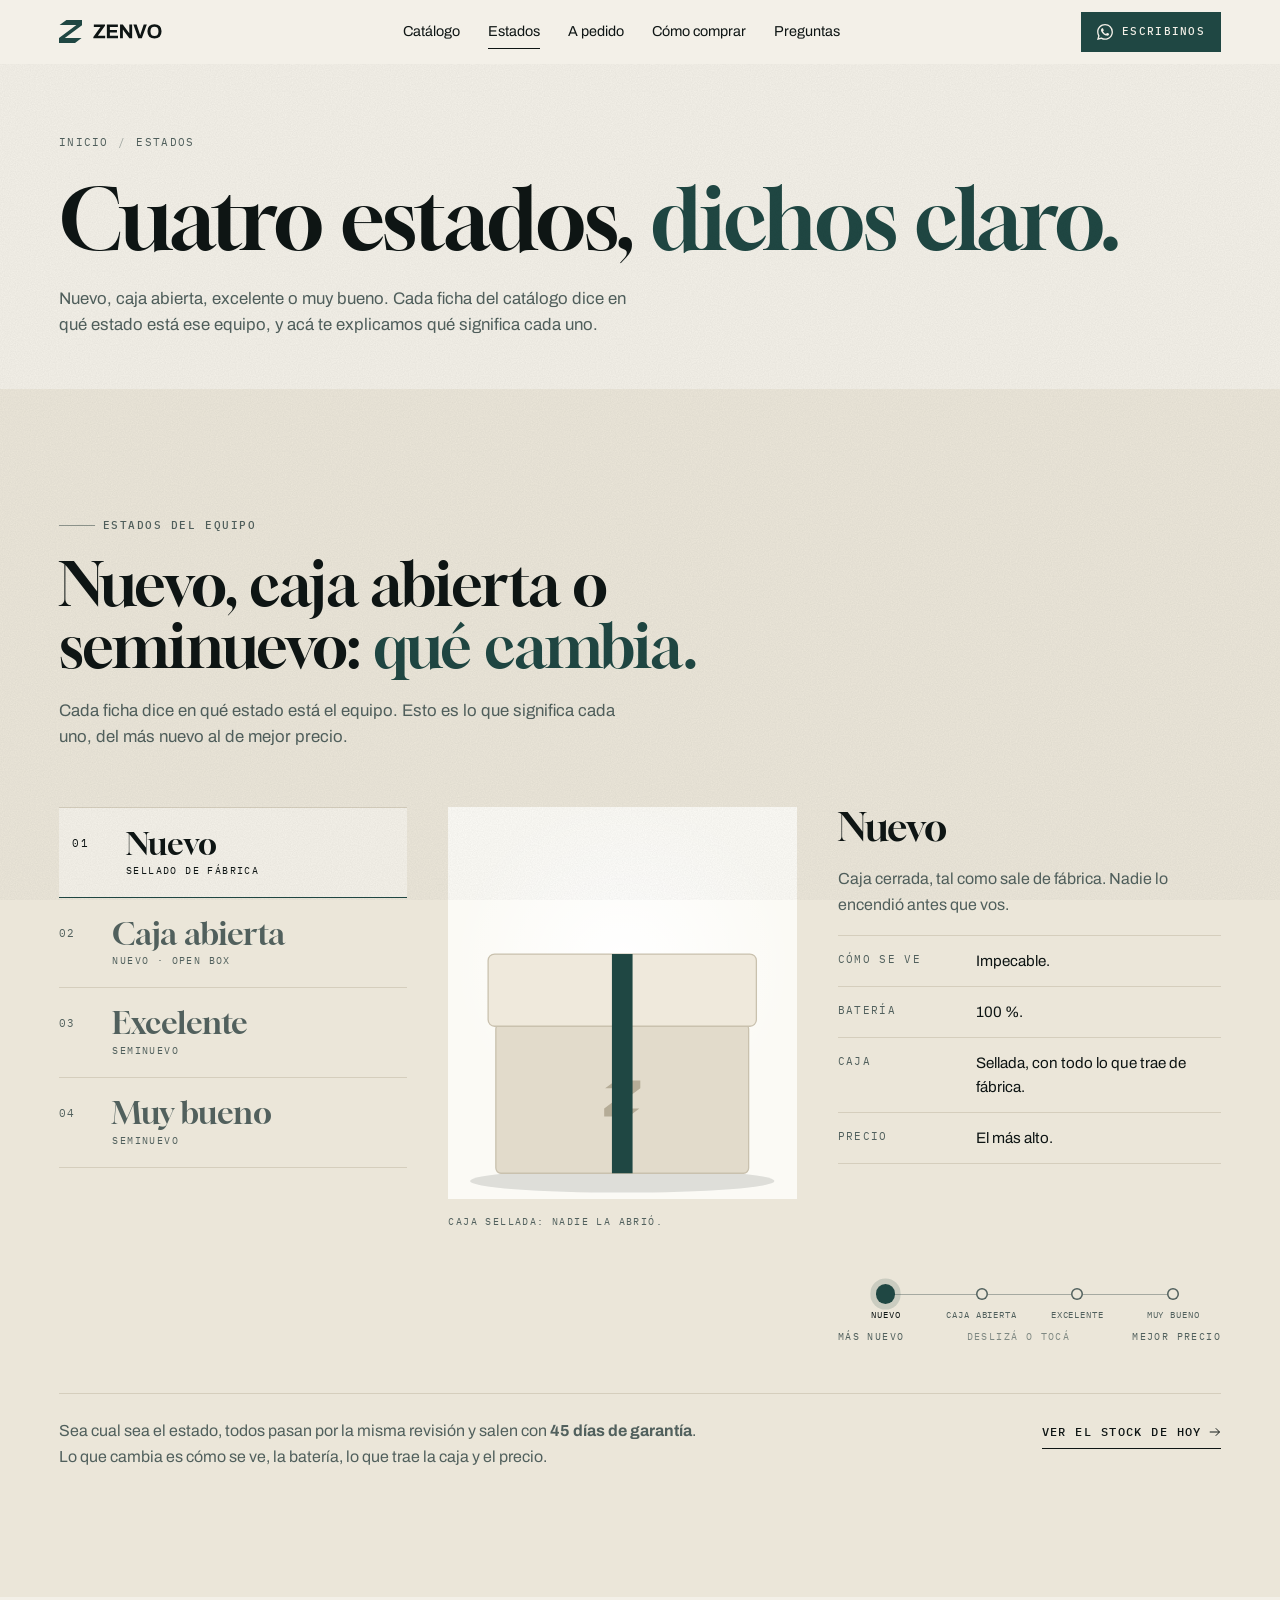
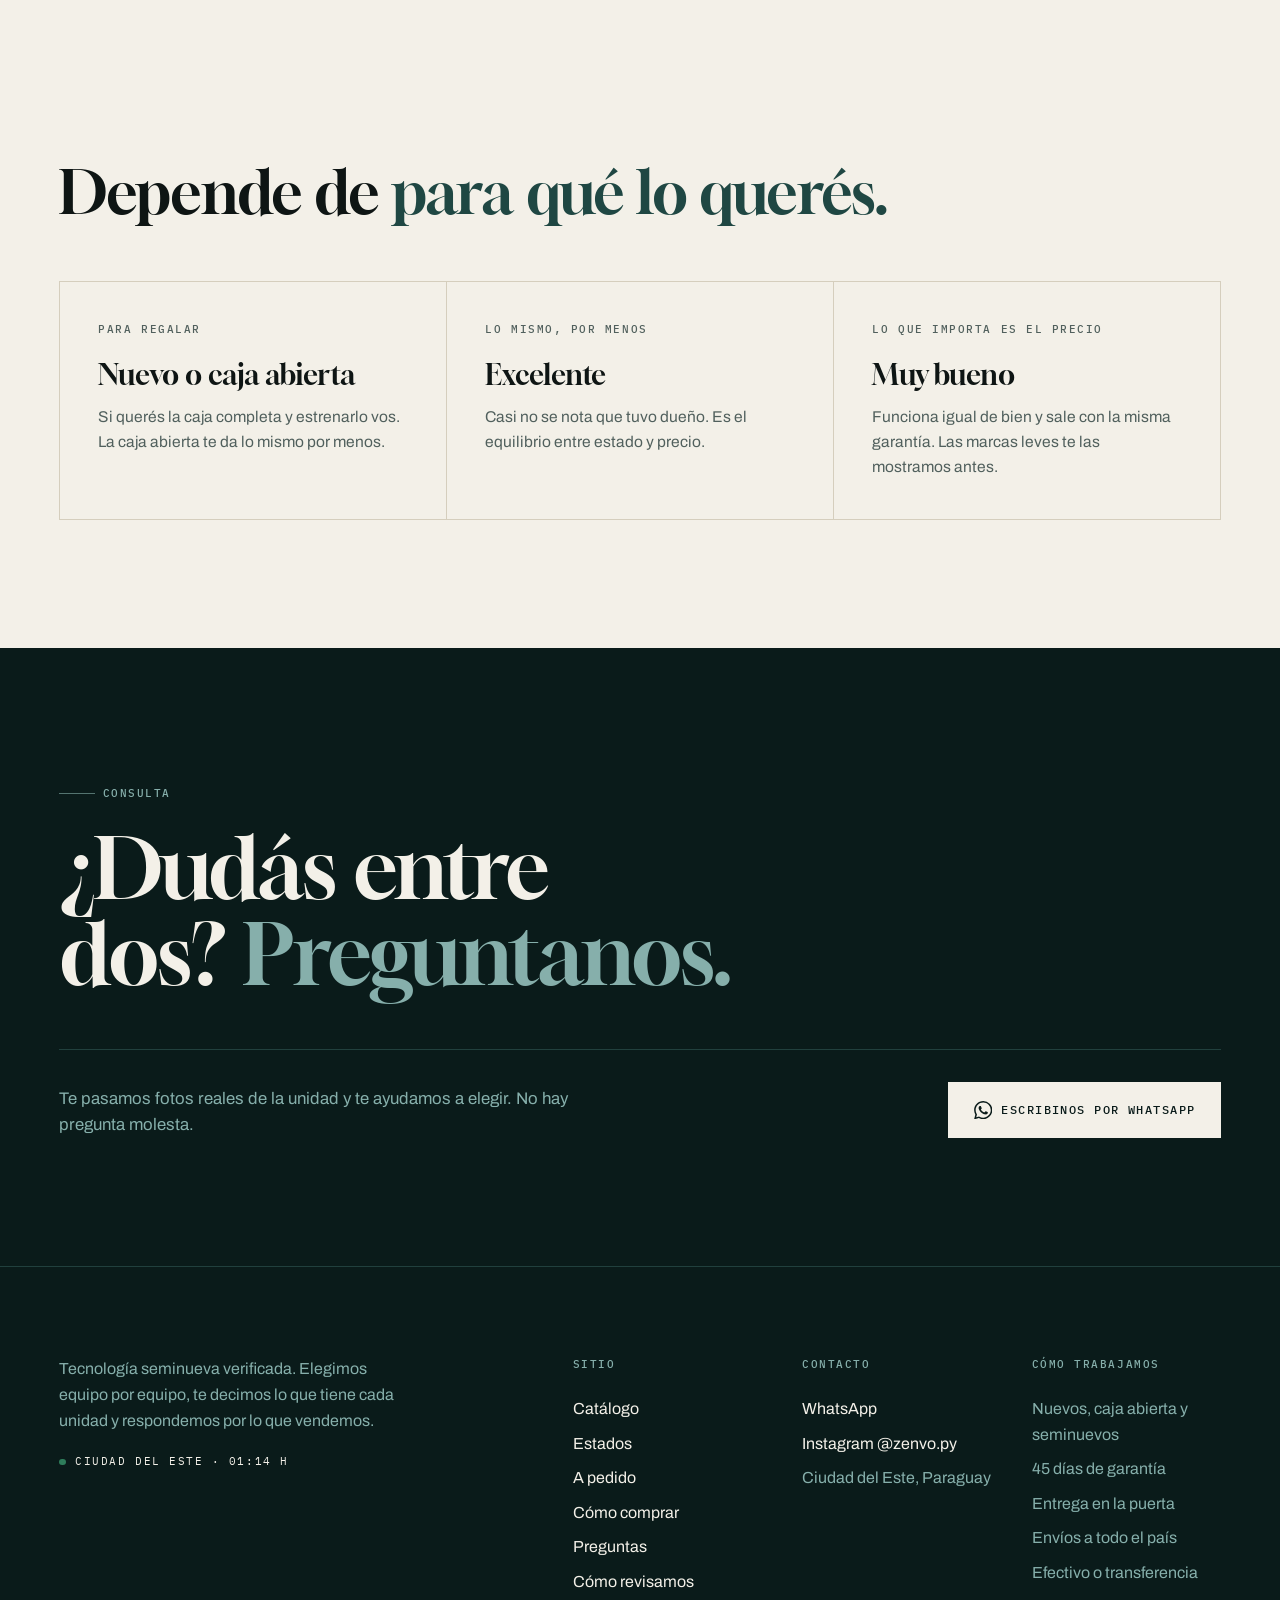
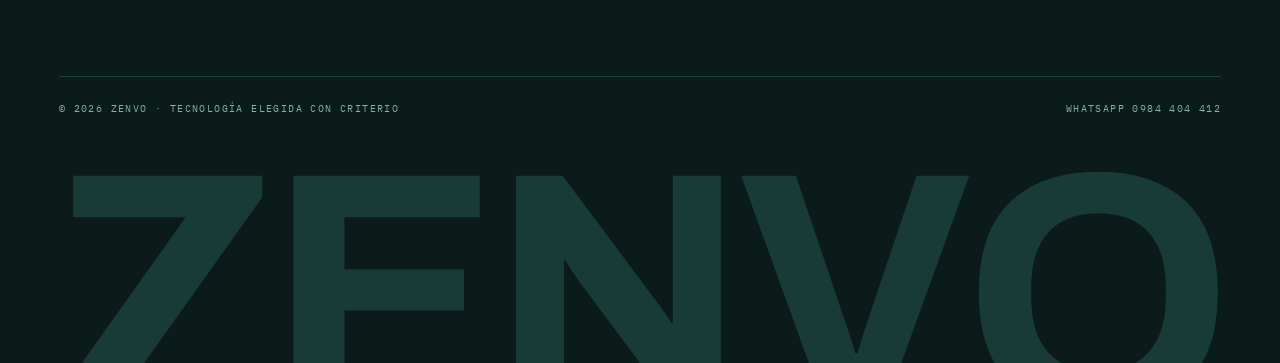
==== commit 99c3e134: "Elegir a mano en la portada y en los estados, sin perder el paso automático - Portada: los equipos s" ====
--- a/estados.html
+++ b/estados.html
@@ -64,9 +64,9 @@
       </div>
       <div>
         <div class="estados__detalle"><div class="estado-panel is-activo" role="tabpanel" id="panel-nuevo" aria-labelledby="tab-nuevo"><h3 id="nuevo">Nuevo</h3><p>Caja cerrada, tal como sale de fábrica. Nadie lo encendió antes que vos.</p><dl><div><dt>Cómo se ve</dt><dd>Impecable.</dd></div><div><dt>Batería</dt><dd>100 %.</dd></div><div><dt>Caja</dt><dd>Sellada, con todo lo que trae de fábrica.</dd></div><div><dt>Precio</dt><dd>El más alto.</dd></div></dl></div><div class="estado-panel" role="tabpanel" id="panel-caja-abierta" aria-labelledby="tab-caja-abierta"><h3 id="caja-abierta">Caja abierta</h3><p>Es un equipo nuevo cuya caja ya se abrió: una devolución o una unidad de exhibición. Lo revisamos igual que todo lo demás.</p><dl><div><dt>Cómo se ve</dt><dd>Impecable o con detalles casi invisibles. Si hay alguno, te lo decimos antes.</dd></div><div><dt>Batería</dt><dd>Al 100 % o muy cerca: te pasamos el dato.</dd></div><div><dt>Caja</dt><dd>Puede faltar algún accesorio o el plástico. Lo aclara cada ficha.</dd></div><div><dt>Precio</dt><dd>Menos que el nuevo.</dd></div></dl></div><div class="estado-panel" role="tabpanel" id="panel-excelente" aria-labelledby="tab-excelente"><h3 id="excelente">Excelente</h3><p>Tuvo un dueño anterior y casi no se nota. Si tiene alguna marca muy leve, te la mostramos en fotos.</p><dl><div><dt>Cómo se ve</dt><dd>Sin marcas a simple vista. De cerca, alguna muy leve.</dd></div><div><dt>Batería</dt><dd>Te pasamos el porcentaje exacto y los ciclos.</dd></div><div><dt>Caja</dt><dd>Según la unidad: lo dice cada ficha.</dd></div><div><dt>Precio</dt><dd>Bastante menos que el nuevo.</dd></div></dl></div><div class="estado-panel" role="tabpanel" id="panel-muy-bueno" aria-labelledby="tab-muy-bueno"><h3 id="muy-bueno">Muy bueno</h3><p>Uso normal y cuidado. Tiene marcas leves de uso, que te mostramos en fotos antes de que decidas.</p><dl><div><dt>Cómo se ve</dt><dd>Marcas leves de uso, visibles de cerca.</dd></div><div><dt>Batería</dt><dd>Te pasamos el porcentaje exacto y los ciclos.</dd></div><div><dt>Caja</dt><dd>Según la unidad: lo dice cada ficha.</dd></div><div><dt>Precio</dt><dd>El más conveniente.</dd></div></dl></div></div>
-        <div class="escala" aria-hidden="true">
-          <div class="escala__linea"><i></i><i></i><i></i><i></i><span class="escala__marca"></span></div>
-          <div class="escala__txt"><span>Más nuevo</span><span>Mejor precio</span></div>
+        <div class="escala" role="group" aria-label="Elegí un estado en la escala">
+          <div class="escala__linea"><button class="escala__punto" type="button" aria-label="Nuevo" aria-pressed="true"><span>Nuevo</span></button><button class="escala__punto" type="button" aria-label="Caja abierta" aria-pressed="false"><span>Caja abierta</span></button><button class="escala__punto" type="button" aria-label="Excelente" aria-pressed="false"><span>Excelente</span></button><button class="escala__punto" type="button" aria-label="Muy bueno" aria-pressed="false"><span>Muy bueno</span></button><span class="escala__marca" aria-hidden="true"></span></div>
+          <div class="escala__txt" aria-hidden="true"><span>Más nuevo</span><span>Deslizá o tocá</span><span>Mejor precio</span></div>
         </div>
       </div>
     </div>
--- a/assets/css/zenvo.css
+++ b/assets/css/zenvo.css
@@ -215,6 +215,24 @@
 @keyframes escaneo { 0% { opacity: 0; transform: translateY(-100%); } 12% { opacity: 1; } 88% { opacity: 1; } 100% { opacity: 0; transform: translateY(360%); } }
 /* arriba de la foto: el número de ficha y la escala de estado (nunca pisa el equipo) */
 .escena__arriba { display: flex; justify-content: space-between; align-items: center; gap: 1rem; padding-bottom: .7rem; font-family: var(--f-mono); font-size: .625rem; font-weight: 500; letter-spacing: .14em; text-transform: uppercase; color: var(--fg2); white-space: nowrap; }
+/* la foto se puede deslizar, elegir con flechas o con las barras de arriba; y también pasa sola */
+.escena { display: grid; }
+.escena__arriba { grid-row: 1; }
+.escena__marco { grid-row: 2; grid-column: 1; cursor: grab; transition: transform .5s var(--sale); }
+.escena__marco.is-arrastrando { cursor: grabbing; transition: none; }
+.escena__barras { grid-row: 2; grid-column: 1; align-self: start; z-index: 5; display: flex; gap: 4px; padding: .55rem .7rem 0; pointer-events: none; }
+.escena__barras button { flex: 1; height: 1.5rem; display: block; pointer-events: auto; }
+.escena__barras i { display: block; position: relative; height: 2px; background: rgba(255, 255, 255, .42); overflow: hidden; border-radius: 1px; }
+.escena__barras i::after { content: ""; position: absolute; inset: 0; background: #fff; transform: scaleX(0); transform-origin: left; }
+.escena__barras .is-hecha i::after { transform: scaleX(1); }
+.escena__barras .is-activa i::after { animation: avance 5.2s linear forwards; }
+.portada.is-pausa .escena__barras .is-activa i::after { animation-play-state: paused; }
+.portada.is-manual .escena__barras .is-activa i::after { animation: none; transform: scaleX(1); }
+.escena__pager { display: inline-flex; align-items: center; gap: .45rem; }
+.escena__flecha { width: 1.9rem; height: 1.9rem; display: grid; place-items: center; box-shadow: inset 0 0 0 1px var(--linea); color: var(--ink); transition: background .3s, color .3s; }
+.escena__flecha:hover { background: var(--ink); color: var(--marfil); }
+.escena__flecha svg { width: .85rem; height: .85rem; }
+.escena__flecha--ant svg { transform: rotate(180deg); }
 .control { display: inline-flex; align-items: center; gap: .55rem; }
 .control__escala { position: relative; display: grid; grid-template-columns: repeat(4, 1.35rem); gap: 3px; }
 .control__escala i { height: .5rem; box-shadow: inset 0 0 0 1px color-mix(in srgb, var(--tinta) 45%, transparent); }
@@ -676,12 +694,25 @@
 .estado-panel dl { border-top: 1px solid var(--linea); }
 .estado-panel dl div { display: grid; grid-template-columns: minmax(6.5rem, 1fr) minmax(0, 2fr); gap: 1rem; padding-block: .8rem; border-bottom: 1px solid var(--linea); font-size: .95rem; }
 .estado-panel dt { font-family: var(--f-mono); font-size: .6875rem; letter-spacing: .12em; text-transform: uppercase; color: var(--fg2); padding-top: .15rem; }
-.escala { display: grid; gap: .55rem; margin-top: .4rem; }
-.escala__linea { position: relative; display: grid; grid-template-columns: repeat(4, 1fr); height: .7rem; }
-.escala__linea::before { content: ""; position: absolute; left: 0; right: 0; top: 50%; height: 1px; background: var(--linea); }
-.escala__linea i { position: relative; justify-self: center; width: .7rem; height: .7rem; border-radius: 50%; background: var(--bg); box-shadow: inset 0 0 0 1px var(--fg2); }
-.escala__marca { position: absolute; top: -.15rem; left: calc((var(--nivel) + .5) * 25%); width: 1rem; height: 1rem; margin-left: -.5rem; border-radius: 50%; background: var(--petroleo); transition: left .9s var(--sale); }
-.escala__txt { display: flex; justify-content: space-between; font-family: var(--f-mono); font-size: .625rem; letter-spacing: .14em; text-transform: uppercase; color: var(--fg2); }
+/* escala: se toca un punto o se arrastra el punto oscuro a lo largo de la línea */
+.escala { display: grid; gap: .5rem; margin-top: .6rem; user-select: none; -webkit-user-select: none; }
+.escala__txt { display: flex; justify-content: space-between; gap: .5rem; font-family: var(--f-mono); font-size: .625rem; letter-spacing: .14em; text-transform: uppercase; color: var(--fg2); }
+.escala__txt span:nth-child(2) { opacity: .7; }
+.escala__linea { position: relative; display: grid; grid-template-columns: repeat(4, minmax(0, 1fr)); cursor: grab; }
+.escala__linea:active { cursor: grabbing; }
+.escala__linea::before { content: ""; position: absolute; left: 12.5%; right: 12.5%; top: 1.375rem; height: 1px; background: var(--fg2); opacity: .45; }
+.escala__punto { display: grid; justify-items: center; align-content: start; gap: .55rem; min-height: 2.75rem; padding: 1rem .15rem 0; cursor: pointer; }
+.escala__punto::before { content: ""; position: relative; z-index: 1; width: .75rem; height: .75rem; border-radius: 50%; background: var(--bg); box-shadow: inset 0 0 0 1.5px var(--fg2); transition: transform .4s var(--sale); }
+.escala__punto:hover::before { transform: scale(1.3); }
+.escala__punto span { font-family: var(--f-mono); font-size: .5625rem; letter-spacing: .1em; text-transform: uppercase; color: var(--fg2); text-align: center; line-height: 1.35; transition: color .3s; }
+.escala__punto[aria-pressed="true"] span { color: var(--ink); }
+.escala__marca { position: absolute; z-index: 2; top: calc(1.375rem - .6rem); left: calc((var(--nivel) + .5) * 25%); width: 1.2rem; height: 1.2rem; margin-left: -.6rem; border-radius: 50%; background: var(--petroleo); box-shadow: 0 0 0 .35rem color-mix(in srgb, var(--petroleo) 16%, transparent); pointer-events: none; transition: left .9s var(--sale), transform .3s var(--sale); }
+.estados.is-escala .escala__marca { transition: left .25s var(--sale), transform .3s var(--sale); transform: scale(1.2); }
+/* al deslizar el dibujo, sigue al dedo */
+.estados__marco { cursor: grab; }
+.estados__marco.is-arrastrando { cursor: grabbing; }
+.estados__marco.is-arrastrando .ilu { transition: none; }
+.estados__marco .ilu { transition: transform .5s var(--sale); }
 .estados__nota { margin-top: clamp(2rem, 4vw, 3rem); padding-top: 1.25rem; border-top: 1px solid var(--linea); display: flex; flex-wrap: wrap; justify-content: space-between; gap: 1rem 2rem; align-items: baseline; }
 .estados__nota p { color: var(--fg2); max-width: 40em; }
 
